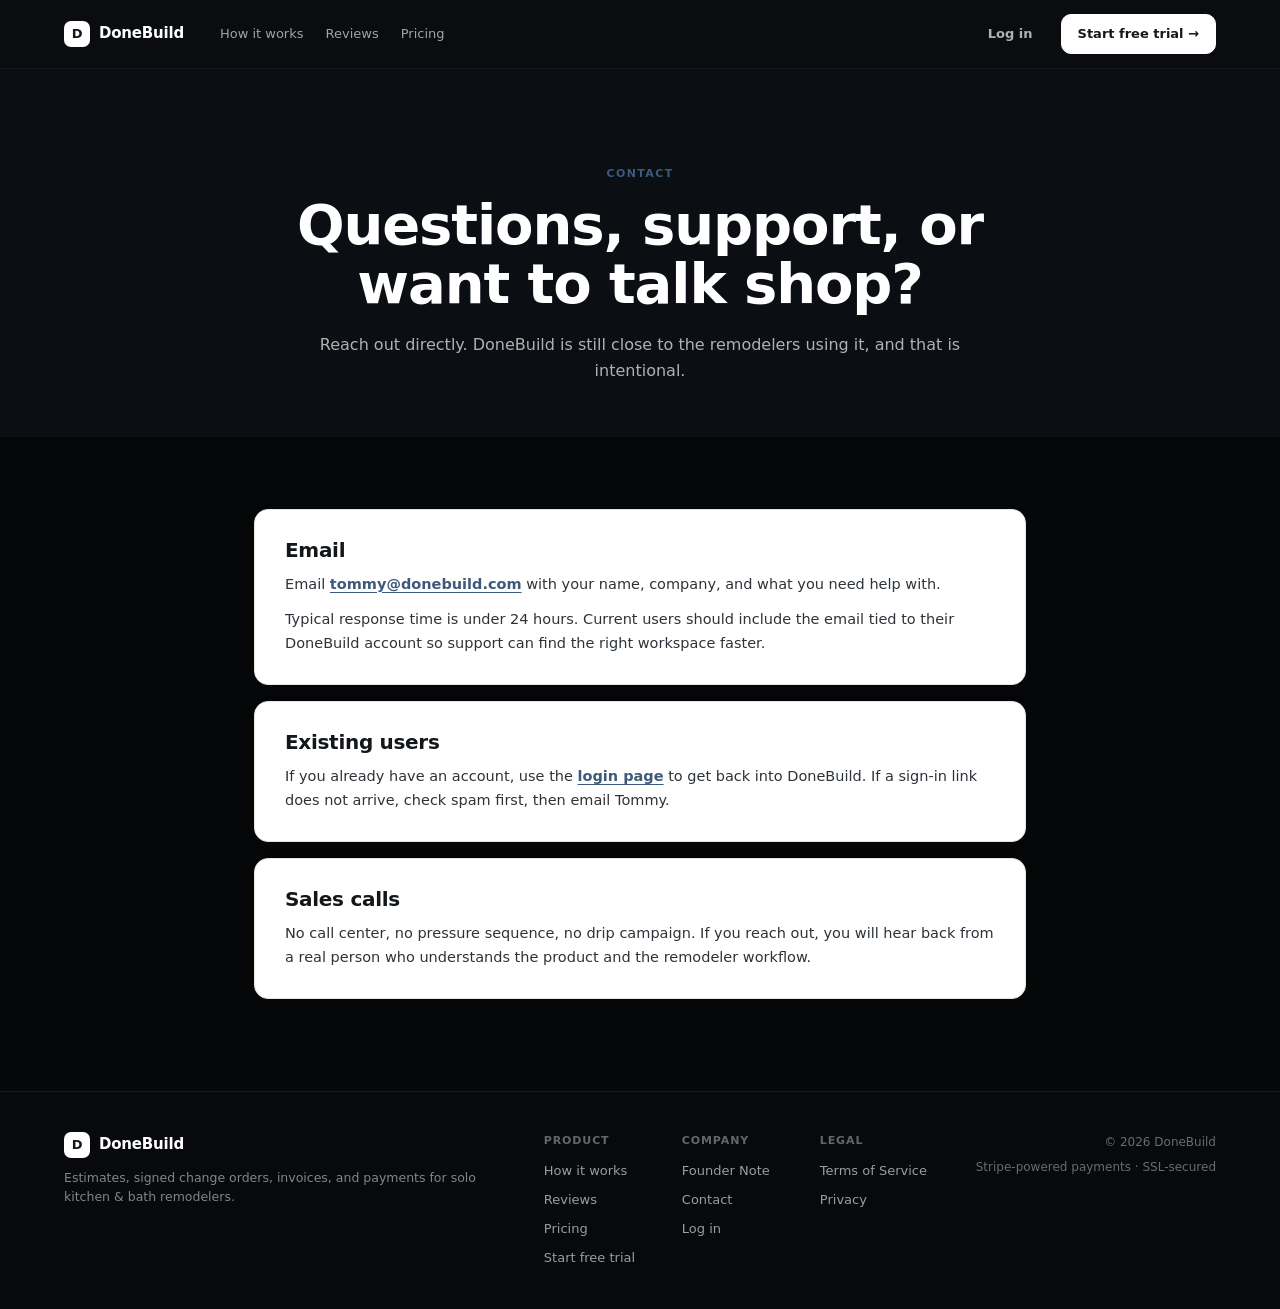
==== contact/index.html @ 4c77150d "v5: add testimonials, support pages, CTA polish" ====
<!DOCTYPE html>
<html lang="en">
<head>
<meta charset="UTF-8" />
<meta name="viewport" content="width=device-width, initial-scale=1.0" />
<title>Contact · DoneBuild</title>
<meta name="description" content="Contact DoneBuild for product questions, account help, or founder support." />
<link rel="stylesheet" href="../style.css" />
</head>
<body class="support-page">
  <nav class="nav">
    <div class="nav-inner">
      <a href="/" class="logo" aria-label="DoneBuild">
        <span class="logo-mark">D</span>
        <span>DoneBuild</span>
      </a>
      <div class="nav-links">
        <a href="/#how">How it works</a>
        <a href="/#reviews">Reviews</a>
        <a href="/#pricing">Pricing</a>
      </div>
      <div class="nav-spacer"></div>
      <a href="https://app.donebuild.com/auth/sign-in?redirect_url=/dashboard" class="nav-login">Log in</a>
      <a href="https://app.donebuild.com/subscribe?plan=pilot&channel=landing_v4" class="btn btn-primary nav-cta">Start free trial →</a>
    </div>
  </nav>

  <main class="support-main">
    <section class="support-hero">
      <div class="container support-container">
        <div class="kicker">Contact</div>
        <h1>Questions, support, or want to talk shop?</h1>
        <p>Reach out directly. DoneBuild is still close to the remodelers using it, and that is intentional.</p>
      </div>
    </section>
    <section class="support-section">
      <div class="container support-container support-stack">
        <section class="support-card">
          <h2>Email</h2>
          <p>Email <a href="mailto:tommy@donebuild.com">tommy@donebuild.com</a> with your name, company, and what you need help with.</p><p>Typical response time is under 24 hours. Current users should include the email tied to their DoneBuild account so support can find the right workspace faster.</p>
        </section>

        <section class="support-card">
          <h2>Existing users</h2>
          <p>If you already have an account, use the <a href="https://app.donebuild.com/auth/sign-in?redirect_url=/dashboard">login page</a> to get back into DoneBuild. If a sign-in link does not arrive, check spam first, then email Tommy.</p>
        </section>

        <section class="support-card">
          <h2>Sales calls</h2>
          <p>No call center, no pressure sequence, no drip campaign. If you reach out, you will hear back from a real person who understands the product and the remodeler workflow.</p>
        </section>
      </div>
    </section>
  </main>

  <footer class="footer">
    <div class="container">
      <div class="foot-grid">
        <div class="foot-brand">
          <a class="logo" href="/">
            <span class="logo-mark">D</span>
            <span>DoneBuild</span>
          </a>
          <p class="foot-tag">Estimates, signed change orders, invoices, and payments for solo kitchen &amp; bath remodelers.</p>
        </div>
        <div class="foot-col">
          <div class="foot-title">Product</div>
          <div class="foot-links">
            <a href="/#how">How it works</a>
            <a href="/#reviews">Reviews</a>
            <a href="/#pricing">Pricing</a>
            <a href="https://app.donebuild.com/subscribe?plan=pilot&channel=landing_v4">Start free trial</a>
          </div>
        </div>
        <div class="foot-col">
          <div class="foot-title">Company</div>
          <div class="foot-links">
            <a href="/founders-note">Founder Note</a>
            <a href="/contact">Contact</a>
            <a href="https://app.donebuild.com/auth/sign-in?redirect_url=/dashboard">Log in</a>
          </div>
        </div>
        <div class="foot-col">
          <div class="foot-title">Legal</div>
          <div class="foot-links">
            <a href="/terms-service">Terms of Service</a>
            <a href="/terms">Privacy</a>
          </div>
        </div>
        <div class="foot-meta">
          <span>© 2026 DoneBuild</span>
          <span>Stripe-powered payments · SSL-secured</span>
        </div>
      </div>
    </div>
  </footer>
</body>
</html>
---- style.css ----
/* ════════════════════════════════════════════════════════════════════════
   DONEBUILD - LANDING PAGE
   Visual baseline: matches the in-product AI Copilot UI (hero-film-desktop.jsx).
   Dark page surround. Light cards inside laptop. System sans, ink-1 primary.
   ════════════════════════════════════════════════════════════════════════ */

/* ─── TOKENS ───────────────────────────────────────────────────────────── */
:root {
  /* Surfaces (the in-product palette) */
  --page: #F5F4F0;
  --card: #FFFFFF;
  --card-tint: #FBFAF7;
  --line: #E6E3DC;
  --line-soft: #EFEDE7;
  --line-strong: #D6D2C8;

  /* Ink scale */
  --ink-1: #14171A;
  --ink-2: #2D3338;
  --ink-3: #5A6066;
  --ink-4: #858A8F;
  --ink-5: #B0B3B6;

  /* Primary action */
  --primary: #14171A;

  /* Copilot accent (cool blue-gray, NOT teal) */
  --cop-bg: #F0F4F9;
  --cop-bg-soft: #F7F9FC;
  --cop-ink: #3D5A7A;
  --cop-line: #D5DEE9;
  --cop-glow-200: rgba(61, 90, 122, 0.20);
  --cop-glow-040: rgba(61, 90, 122, 0.40);

  /* Semantic */
  --ok: #1D9E75;
  --ok-bg: #E1F5EE;
  --ok-ink: #085041;
  --ok-line: #9FE1CB;
  --ok-glow-014: rgba(29, 158, 117, 0.14);
  --warn-bg: #FAEEDA;
  --warn-ink: #854F0B;
  --warn-line: #E5C68A;
  --warn-accent: #BA7517;
  --danger: #DC4646;

  /* Page surround (dark) */
  --bg-deep: #0B0E12;
  --bg-deeper: #07090C;
  --on-deep: #FFFFFF;

  /* Type */
  --font-sans: -apple-system, BlinkMacSystemFont, "SF Pro Text", "Inter", system-ui, "Segoe UI", Roboto, Helvetica, Arial, sans-serif;

  /* Radii */
  --r-xs: 6px;
  --r-sm: 8px;
  --r-md: 10px;
  --r-lg: 12px;
  --r-xl: 14px;
  --r-2xl: 18px;

  /* Shadow ladder */
  --shadow-laptop: 0 60px 120px rgba(0,0,0,0.55), 0 30px 60px rgba(0,0,0,0.35), 0 0 0 1px rgba(255,255,255,0.04);
  --shadow-card: 0 1px 2px rgba(20,23,26,0.04), 0 8px 24px rgba(20,23,26,0.06);
  --shadow-pop: 0 8px 28px rgba(20,23,26,0.10), 0 2px 6px rgba(20,23,26,0.06);
}

/* ─── BASE ─────────────────────────────────────────────────────────────── */
*, *::before, *::after { box-sizing: border-box; }
html, body { margin: 0; padding: 0; overflow-x: hidden; }
body {
  font-family: var(--font-sans);
  font-size: 15px;
  line-height: 1.55;
  color: var(--on-deep);
  background: var(--bg-deep);
  -webkit-font-smoothing: antialiased;
  -moz-osx-font-smoothing: grayscale;
  text-rendering: optimizeLegibility;
}
img, svg { display: block; max-width: 100%; }
a { color: inherit; text-decoration: none; }
button { font: inherit; color: inherit; cursor: pointer; }
ul { margin: 0; padding: 0; list-style: none; }
h1, h2, h3, h4, h5, h6 { margin: 0; font-weight: 600; letter-spacing: -0.4px; line-height: 1.15; }
p { margin: 0; }

/* Selection */
::selection { background: var(--cop-glow-040); color: #fff; }

/* Tabular numbers */
.tnum { font-variant-numeric: tabular-nums; }

/* Container */
.container { max-width: 1200px; margin: 0 auto; padding: 0 24px; }

/* ─── UTILITY: BUTTONS ─────────────────────────────────────────────────── */
.btn {
  display: inline-flex; align-items: center; justify-content: center; gap: 8px;
  padding: 11px 20px;
  border-radius: var(--r-md);
  font-size: 13.5px; font-weight: 600;
  border: 1px solid transparent;
  white-space: nowrap;
  transition: transform 160ms ease, background 200ms ease, border-color 200ms ease, color 200ms ease;
}
.btn:active { transform: translateY(1px); }
.btn-lg { padding: 13px 22px; font-size: 14px; }
.btn-xl { padding: 16px 28px; font-size: 15px; }
.btn-block { width: 100%; }

/* Primary on dark */
.btn-primary {
  background: #fff; color: var(--ink-1); border-color: #fff;
}
.btn-primary:hover { background: #F2F0EA; border-color: #F2F0EA; }

/* Primary on light cards */
.btn-primary-dark {
  background: var(--ink-1); color: #fff; border-color: var(--ink-1);
}
.btn-primary-dark:hover { background: #000; border-color: #000; }

/* Ghost on dark */
.btn-ghost {
  background: rgba(255,255,255,0.06);
  color: rgba(255,255,255,0.85);
  border-color: rgba(255,255,255,0.18);
  backdrop-filter: blur(8px);
}
.btn-ghost:hover { background: rgba(255,255,255,0.12); }

/* Ghost on light */
.btn-ghost-light {
  background: transparent;
  color: var(--ink-2);
  border-color: var(--line-strong);
}
.btn-ghost-light:hover { background: var(--card-tint); border-color: var(--ink-4); }

/* ─── NAV ──────────────────────────────────────────────────────────────── */
.nav {
  position: sticky; top: 0; z-index: 50;
  background: rgba(11, 14, 18, 0.72);
  backdrop-filter: blur(14px);
  -webkit-backdrop-filter: blur(14px);
  border-bottom: 1px solid rgba(255,255,255,0.06);
}
.nav-inner {
  max-width: 1200px; margin: 0 auto;
  padding: 14px 24px;
  display: flex; align-items: center; gap: 28px;
}
.logo {
  display: inline-flex; align-items: center; gap: 9px;
  color: #fff; font-weight: 600; font-size: 15px; letter-spacing: -0.2px;
}
.logo-mark {
  width: 26px; height: 26px; border-radius: 7px;
  background: #fff; color: var(--ink-1);
  display: grid; place-items: center;
  font-weight: 700; font-size: 13px;
}
.nav-links { display: flex; gap: 22px; margin-left: 8px; }
.nav-links a {
  font-size: 13px; color: rgba(255,255,255,0.62); font-weight: 500;
  transition: color 160ms ease;
}
.nav-links a:hover { color: #fff; }
.nav-spacer { flex: 1; }
.nav-cta { padding: 9px 16px; font-size: 13px; }
@media (max-width: 720px) {
  .nav-links { display: none; }
}

/* ─── HERO ─────────────────────────────────────────────────────────────── */
.hero {
  position: relative;
  padding: 56px 0 36px;
  overflow: hidden;
}
.hero-glows { position: absolute; inset: 0; pointer-events: none; overflow: hidden; }
.hero-glow-1 {
  position: absolute; top: 8%; left: 18%;
  width: 700px; height: 700px;
  background: radial-gradient(circle, var(--cop-glow-200) 0%, transparent 60%);
  filter: blur(50px);
}
.hero-glow-2 {
  position: absolute; bottom: 0; right: 12%;
  width: 560px; height: 560px;
  background: radial-gradient(circle, var(--ok-glow-014) 0%, transparent 60%);
  filter: blur(50px);
}

.hero-inner {
  position: relative;
  max-width: 1200px; margin: 0 auto;
  padding: 0 24px;
  z-index: 2;
}

/* Hero copy */
.hero-copy {
  text-align: center;
  margin-bottom: 32px;
  animation: fadeUp 600ms ease-out;
}
.hero-pill {
  display: inline-flex; align-items: center; gap: 7px;
  padding: 5px 12px; border-radius: 99px;
  background: var(--cop-glow-200);
  border: 1px solid rgba(213, 222, 233, 0.25);
  font-size: 10.5px; font-weight: 600;
  color: #A8C0DC;
  letter-spacing: 0.6px; text-transform: uppercase;
  margin-bottom: 18px;
}
.hero-pill-spark {
  width: 10px; height: 10px;
  display: inline-block;
}

.hero-h1 {
  font-size: 52px; font-weight: 600; letter-spacing: -1.2px; line-height: 1.05;
  color: #fff;
  margin: 0 0 14px;
}
.hero-h1 .dim { color: rgba(255, 255, 255, 0.45); }

.hero-sub {
  font-size: 15px; color: rgba(255, 255, 255, 0.65); line-height: 1.5;
  min-height: 22px; max-width: 600px; margin: 0 auto;
}
.hero-sub-text {
  display: inline-block;
  animation: fadeUp 320ms ease-out;
}

.hero-legend {
  margin-top: 18px;
  display: flex; gap: 18px; justify-content: center; flex-wrap: wrap;
}
.hero-legend-item {
  display: inline-flex; align-items: center; gap: 6px;
  font-size: 11.5px; color: rgba(255,255,255,0.55);
}
.hero-legend-item .dot {
  width: 7px; height: 7px; border-radius: 99px;
}

/* Mobile hero copy */
@media (max-width: 720px) {
  .hero { padding: 36px 0 24px; }
  .hero-h1 { font-size: 34px; letter-spacing: -0.8px; }
  .hero-sub { font-size: 14px; }
}

/* ─── LAPTOP ───────────────────────────────────────────────────────────── */
.laptop-wrap {
  position: relative;
  margin: 0 auto;
  max-width: 1040px;
}
.laptop {
  position: relative;
  margin: 0 auto;
  animation: laptopRise 700ms cubic-bezier(0.22, 1, 0.36, 1) both;
}
@keyframes laptopRise {
  from { opacity: 0; transform: translateY(36px); }
  to { opacity: 1; transform: translateY(0); }
}

.laptop-screen {
  background: #fff;
  border-radius: 12px 12px 4px 4px;
  box-shadow: var(--shadow-laptop);
  overflow: hidden;
  position: relative;
  height: 660px;
  display: flex;
  flex-direction: column;
}

/* Browser chrome */
.chrome {
  height: 36px;
  background: #F0EFE9;
  border-bottom: 1px solid var(--line);
  display: flex; align-items: center;
  padding: 0 12px;
  flex-shrink: 0;
  gap: 12px;
}
.chrome-dots { display: flex; gap: 6px; }
.chrome-dot { width: 11px; height: 11px; border-radius: 99px; }
.dot-r { background: #FE5F57; }
.dot-y { background: #FEBC2E; }
.dot-g { background: #28C840; }

.chrome-spacer { flex: 1; }

/* HEAR IT button - must read as clickable across the whole landing page.
   Default (muted) state: white pill, dark ink + soft pulsing ring around it.
   Active (live) state:   filled blue (Copilot accent), no pulse. */
.chrome-mute {
  position: relative;
  display: inline-flex; align-items: center; gap: 7px;
  padding: 5px 12px 5px 11px;
  background: #fff;
  border: 1px solid var(--ink-1);
  border-radius: 999px;
  font-size: 11.5px; font-weight: 700;
  color: var(--ink-1);
  white-space: nowrap;
  cursor: pointer;
  box-shadow: 0 1px 2px rgba(20, 23, 26, 0.08);
  transition: transform 160ms ease, box-shadow 200ms ease, background 200ms ease, color 200ms ease, border-color 200ms ease;
}
.chrome-mute:hover {
  transform: translateY(-1px);
  box-shadow: 0 4px 10px rgba(20, 23, 26, 0.16);
}
.chrome-mute:active { transform: translateY(0); }
.chrome-mute:focus-visible {
  outline: 2px solid var(--cop-ink);
  outline-offset: 3px;
}
.chrome-mute-icon {
  display: inline-flex; align-items: center; justify-content: center;
  width: 14px; height: 14px;
  color: currentColor;
}
.chrome-mute-icon svg { display: block; }

/* Soft pulsing ring - only visible while muted, signals "click to play". */
.chrome-mute-pulse {
  position: absolute; inset: -3px;
  border-radius: 999px;
  border: 1.5px solid var(--ink-1);
  opacity: 0;
  pointer-events: none;
  animation: hearPulse 2.2s ease-out infinite;
}
@keyframes hearPulse {
  0%   { opacity: 0.55; transform: scale(1); }
  70%  { opacity: 0;    transform: scale(1.18); }
  100% { opacity: 0;    transform: scale(1.18); }
}
@media (prefers-reduced-motion: reduce) {
  .chrome-mute-pulse { animation: none; opacity: 0.35; }
}

/* When audio is live, button flips to a filled "now playing" state. */
.chrome-mute.is-on {
  background: var(--cop-ink);
  border-color: var(--cop-ink);
  color: #fff;
  box-shadow: 0 2px 8px rgba(61, 90, 122, 0.30);
}
.chrome-mute.is-on .chrome-mute-pulse { display: none; }

/* App nav */
.app-nav {
  height: 50px; background: #fff;
  border-bottom: 1px solid var(--line);
  display: flex; align-items: center;
  padding: 0 24px;
  flex-shrink: 0;
  gap: 24px;
}
.app-brand { display: flex; align-items: center; gap: 8px; }
.app-brand-mark {
  width: 24px; height: 24px; border-radius: 6px;
  background: var(--primary);
  display: grid; place-items: center;
  color: #fff; font-size: 11px; font-weight: 700;
}
.app-brand-name { font-size: 13px; font-weight: 600; color: var(--ink-1); }
.app-tabs { display: flex; gap: 24px; }
.app-tab {
  font-size: 12.5px; color: var(--ink-4); font-weight: 400;
  padding-bottom: 2px; border-bottom: 2px solid transparent;
}
.app-tab.is-active { color: var(--ink-1); font-weight: 600; border-bottom-color: var(--primary); }
.app-nav-spacer { flex: 1; }
.app-nav-end { display: flex; align-items: center; gap: 12px; }
.app-help { font-size: 11.5px; color: var(--ink-4); }
.app-avatar { width: 26px; height: 26px; border-radius: 99px; background: #7B5CF5; }

/* Stage container */
.stage {
  flex: 1; position: relative; overflow: hidden;
  background: var(--page);
  display: flex; flex-direction: column;
}

/* Each surface absolutely overlaid; show one at a time via .is-active */
.surface {
  position: absolute; inset: 0;
  padding: 20px 28px 24px;
  display: flex; flex-direction: column;
  background: var(--page);
  opacity: 0; pointer-events: none;
  transition: opacity 360ms ease-out;
}
.surface.is-active { opacity: 1; pointer-events: auto; }

/* Stage breadcrumb */
.stage-crumb {
  display: flex; justify-content: space-between; align-items: center;
  margin-bottom: 14px;
  font-size: 11.5px; color: var(--ink-4);
}
.stage-crumb .crumb-sep { margin: 0 6px; }
.stage-crumb .crumb-active { color: var(--ink-1); font-weight: 600; }
.stage-cancel {
  background: transparent; border: 1px solid var(--line);
  border-radius: var(--r-sm); padding: 5px 14px;
  font-size: 11.5px; color: var(--ink-2); font-weight: 500;
}

.stage-h2 {
  font-size: 22px; font-weight: 600; letter-spacing: -0.4px;
  color: var(--ink-1);
  margin: 0 0 4px;
}
.stage-sub {
  font-size: 12.5px; color: var(--ink-3);
  margin-bottom: 16px;
}

/* ─── SURFACE: SPEAK ───────────────────────────────────────────────────── */
.speak-grid {
  flex: 1;
  display: grid;
  grid-template-columns: 1fr 244px;
  gap: 14px;
  min-height: 0;
}

.speak-panel {
  background: #0F1216;
  border-radius: var(--r-xl);
  padding: 30px 24px 22px;
  display: flex; flex-direction: column; align-items: center;
  position: relative;
  min-height: 320px;
}

.wave {
  display: flex; align-items: center; justify-content: center; gap: 3px;
  height: 60px; margin-bottom: 14px; width: 100%;
}
.wave-bar {
  width: 3px; border-radius: 99px;
  background: rgba(255,255,255,0.30);
  height: 30%;
}
.wave.is-live .wave-bar {
  background: #fff;
}

.speak-timer {
  font-size: 38px; font-weight: 600; letter-spacing: -1px;
  color: #fff;
  font-variant-numeric: tabular-nums;
  margin-bottom: 6px;
}
.speak-status {
  display: inline-flex; align-items: center; gap: 6px;
  font-size: 11.5px; color: rgba(255,255,255,0.55);
  margin-bottom: 16px;
}
.speak-status .pulse {
  width: 7px; height: 7px; border-radius: 99px;
  background: var(--danger);
  animation: pulseDot 1.2s infinite;
}

.speak-actions {
  display: flex; gap: 8px; margin-bottom: 16px;
}
.speak-action {
  padding: 8px 16px; border-radius: var(--r-md);
  background: rgba(255,255,255,0.06);
  border: 1px solid rgba(255,255,255,0.12);
  color: rgba(255,255,255,0.85);
  font-size: 12px; font-weight: 500;
  display: inline-flex; align-items: center; gap: 5px;
}
.speak-action.is-primary {
  background: #fff; border: none; color: var(--ink-1); font-weight: 600;
}
.speak-action.is-quiet {
  background: transparent; border-color: rgba(255,255,255,0.10);
  color: rgba(255,255,255,0.60);
}

.speak-transcript-wrap { width: 100%; margin-top: 4px; }
.speak-transcript-head {
  display: flex; justify-content: space-between; align-items: center;
  margin-bottom: 8px;
}
.speak-transcript-label {
  font-size: 9.5px; font-weight: 700; letter-spacing: 0.6px;
  text-transform: uppercase; color: rgba(255,255,255,0.45);
}
.speak-transcript-edit {
  font-size: 10.5px; color: var(--cop-ink); opacity: 0.85;
}
.speak-transcript {
  background: rgba(255,255,255,0.04);
  border: 1px solid rgba(255,255,255,0.08);
  border-radius: var(--r-sm);
  padding: 12px 14px;
  font-size: 12.5px; line-height: 1.6;
  color: rgba(255,255,255,0.92);
  min-height: 64px;
}
.speak-transcript-placeholder { color: rgba(255,255,255,0.35); }
.speak-cursor {
  display: inline-block; width: 2px; height: 12px;
  background: #fff; margin-left: 2px;
  vertical-align: middle;
  animation: blink 1s infinite;
}

/* Trust panel */
.trust-stack { display: flex; flex-direction: column; gap: 10px; min-height: 0; }
.trust-card {
  background: #fff;
  border: 1px solid var(--line);
  border-radius: var(--r-lg);
  padding: 16px 16px 14px;
}
.trust-head {
  font-size: 9.5px; font-weight: 700; letter-spacing: 0.6px;
  text-transform: uppercase; color: var(--ink-4);
  margin-bottom: 12px;
}

.trust-item {
  display: flex; align-items: flex-start; gap: 9px;
  padding: 8px 0;
  border-bottom: 1px solid var(--line-soft);
  opacity: 0.30;
  transition: opacity 320ms ease-out;
}
.trust-item:last-child { border-bottom: none; }
.trust-item.is-on { opacity: 1; }
.trust-icon {
  width: 18px; height: 18px; border-radius: 99px;
  border: 1.5px solid var(--line-strong);
  flex-shrink: 0;
  display: grid; place-items: center;
  background: transparent;
  transition: all 240ms ease;
}
.trust-item.is-on .trust-icon {
  background: var(--ok); border-color: var(--ok);
  animation: scaleIn 280ms ease-out;
}
.trust-icon-check {
  display: none;
  width: 9px; height: 9px;
  color: #fff;
}
.trust-item.is-on .trust-icon-check { display: block; }

.trust-body { flex: 1; }
.trust-label { font-size: 12px; font-weight: 600; color: var(--ink-1); }
.trust-value {
  font-size: 11px; color: var(--ink-3); margin-top: 2px;
  opacity: 0; transition: opacity 320ms 120ms;
}
.trust-item.is-on .trust-value { opacity: 1; }

.privacy-card {
  background: #fff; border: 1px solid var(--line);
  border-radius: var(--r-lg);
  padding: 14px 16px;
}
.privacy-title { font-size: 12px; font-weight: 600; color: var(--ink-1); margin-bottom: 4px; }
.privacy-body { font-size: 10.5px; color: var(--ink-3); line-height: 1.55; }

/* ─── SURFACE: CLARIFY ─────────────────────────────────────────────────── */
.clarify-top {
  display: flex; justify-content: space-between; align-items: center;
  margin-bottom: 18px;
}
.clarify-back {
  background: none; border: none; padding: 0;
  font-size: 12.5px; color: var(--ink-3);
  display: inline-flex; align-items: center; gap: 4px;
}
.clarify-pill {
  display: inline-flex; align-items: center; gap: 6px;
  padding: 5px 12px; border-radius: 99px;
  background: var(--cop-bg); border: 1px solid var(--cop-line);
  font-size: 10px; font-weight: 700; color: var(--cop-ink);
  letter-spacing: 0.6px; text-transform: uppercase;
}

.clarify-grid {
  flex: 1;
  display: grid;
  grid-template-columns: 1fr 244px;
  gap: 14px;
  min-height: 0;
}
.clarify-card {
  background: #fff;
  border: 1px solid var(--line);
  border-radius: var(--r-xl);
  padding: 22px 26px 18px;
  display: flex; flex-direction: column;
}
.clarify-card-head {
  display: flex; justify-content: space-between; align-items: center;
  margin-bottom: 14px;
}
.clarify-card-kicker {
  font-size: 10.5px; font-weight: 700; color: var(--cop-ink);
  letter-spacing: 0.6px; text-transform: uppercase;
}
.clarify-progress { display: flex; gap: 4px; }
.clarify-prog-pip {
  width: 18px; height: 4px; border-radius: 99px;
  background: var(--line);
}
.clarify-prog-pip.is-done { background: var(--ok); }
.clarify-prog-pip.is-active { background: var(--cop-ink); }

.clarify-q {
  font-size: 24px; font-weight: 600; letter-spacing: -0.4px;
  color: var(--ink-1);
  margin: 0 0 6px;
}
.clarify-q-sub {
  font-size: 13px; color: var(--ink-3);
  margin-bottom: 22px; line-height: 1.5;
}

.clarify-options { display: flex; flex-direction: column; gap: 8px; flex: 1; }
.clarify-opt {
  padding: 13px 16px;
  background: #fff; color: var(--ink-1);
  border: 1.5px solid var(--line);
  border-radius: var(--r-md);
  display: flex; align-items: center; gap: 14px;
  text-align: left;
  position: relative;
  transition: all 240ms;
  width: 100%;
  animation: fadeUp 360ms ease-out backwards;
}
.clarify-opt:nth-child(1) { animation-delay: 200ms; }
.clarify-opt:nth-child(2) { animation-delay: 280ms; }
.clarify-opt:nth-child(3) { animation-delay: 360ms; }
.clarify-opt.is-picked {
  background: var(--primary); color: #fff; border-color: var(--primary);
}
.opt-radio {
  width: 18px; height: 18px; border-radius: 99px;
  border: 1.5px solid var(--line-strong);
  background: transparent; position: relative; flex-shrink: 0;
}
.is-picked .opt-radio {
  border-color: #fff; background: #fff;
}
.is-picked .opt-radio::after {
  content: ""; position: absolute; inset: 4px;
  border-radius: 99px; background: var(--primary);
}
.opt-body {
  flex: 1; display: flex; align-items: baseline; gap: 8px;
  min-width: 0;
}
.opt-label { font-size: 14px; font-weight: 600; }
.opt-price {
  font-size: 12px; color: var(--ink-3);
  font-variant-numeric: tabular-nums;
}
.is-picked .opt-price { color: rgba(255,255,255,0.65); }
.opt-sub {
  font-size: 11px; color: var(--ink-4); margin-left: auto;
}
.is-picked .opt-sub { color: rgba(255,255,255,0.45); }
.opt-arrow {
  color: var(--ink-5); font-size: 14px; line-height: 1;
}
.is-picked .opt-arrow { color: #fff; }

.opt-ripple {
  position: absolute; inset: -3px; border-radius: 12px;
  border: 2px solid rgba(168, 192, 220, 0.6);
  animation: ringExpand 600ms ease-out forwards;
  pointer-events: none;
}

.clarify-other {
  padding: 11px 16px;
  border: 1.5px dashed var(--line-strong);
  border-radius: var(--r-md);
  font-size: 12.5px; color: var(--ink-4);
  display: flex; align-items: center; gap: 8px;
  animation: fadeUp 360ms ease-out 480ms backwards;
}

.clarify-foot {
  display: flex; align-items: center; justify-content: space-between;
  margin-top: 18px; padding-top: 14px;
  border-top: 1px solid var(--line-soft);
}
.clarify-foot-note {
  font-size: 11px; color: var(--ink-4);
  display: inline-flex; align-items: center; gap: 5px;
}
.clarify-foot-actions { display: flex; gap: 8px; }
.btn-sec {
  padding: 7px 14px; font-size: 11.5px; font-weight: 500;
  background: #fff; border: 1px solid var(--line);
  border-radius: var(--r-sm); color: var(--ink-2);
}
.btn-sec.is-quiet { color: var(--ink-4); }
.btn-pri-app {
  padding: 7px 14px; font-size: 11.5px; font-weight: 600;
  background: var(--primary); color: #fff;
  border-radius: var(--r-sm); border: none;
  display: inline-flex; align-items: center; gap: 6px;
}
.btn-pri-app.is-disabled { background: #F3F0EA; color: #A1A1AA; }

/* ─── SURFACE: DRAFTING ────────────────────────────────────────────────── */
.draft-empty {
  flex: 1;
  background: rgba(255,255,255,0.5);
  border: 1px dashed var(--line);
  border-radius: var(--r-xl);
  opacity: 0.5;
}
.draft-overlay {
  position: absolute;
  top: 50%; left: 50%;
  transform: translate(-50%, -50%);
  background: #fff;
  border: 1px solid var(--line);
  border-radius: var(--r-xl);
  padding: 28px 32px;
  width: 460px; max-width: calc(100% - 56px);
  box-shadow: 0 30px 60px rgba(20,23,26,0.18), 0 8px 18px rgba(20,23,26,0.10);
  animation: scaleIn 340ms ease-out;
}
.draft-spark {
  display: inline-flex; align-items: center; gap: 6px;
  padding: 4px 10px; border-radius: 99px;
  background: var(--cop-bg); border: 1px solid var(--cop-line);
  font-size: 10px; font-weight: 700; color: var(--cop-ink);
  letter-spacing: 0.6px; text-transform: uppercase;
  margin-bottom: 14px;
}
.draft-h {
  font-size: 19px; font-weight: 600; letter-spacing: -0.3px;
  color: var(--ink-1); margin-bottom: 4px;
}
.draft-sub {
  font-size: 12px; color: var(--ink-3); margin-bottom: 18px;
}
.draft-checks { display: flex; flex-direction: column; gap: 9px; }
.draft-check {
  display: flex; align-items: flex-start; gap: 10px;
  padding: 8px 10px; border-radius: var(--r-sm);
  font-size: 12.5px; color: var(--ink-2);
  background: var(--card-tint);
}
.draft-check.is-active {
  background: var(--cop-bg); color: var(--ink-1);
  font-weight: 500;
}
.draft-check.is-done {
  background: var(--ok-bg); color: var(--ok-ink);
}
.draft-icon {
  width: 18px; height: 18px; border-radius: 99px;
  display: grid; place-items: center;
  flex-shrink: 0; flex-basis: 18px;
  background: transparent;
  border: 1.5px solid var(--line-strong);
  font-size: 10px; font-weight: 600; color: var(--ink-4);
}
.draft-check.is-active .draft-icon {
  background: var(--primary); color: #fff; border-color: var(--primary);
}
.draft-check.is-active .draft-icon::before {
  content: ""; display: block; width: 10px; height: 10px;
  border: 1.5px solid rgba(255,255,255,0.7); border-top-color: transparent;
  border-radius: 99px;
  animation: spin 0.7s linear infinite;
}
.draft-check.is-active .draft-icon-num { display: none; }
.draft-check.is-done .draft-icon {
  background: var(--ok); border-color: var(--ok); color: #fff;
}
.draft-check.is-done .draft-icon::before {
  content: "✓"; font-size: 11px; font-weight: 700; line-height: 1;
}
.draft-check.is-done .draft-icon-num { display: none; }

/* ─── SURFACE: ESTIMATE (REVEAL/LINGER) ────────────────────────────────── */
.est-top {
  display: flex; justify-content: space-between; align-items: flex-start;
  margin-bottom: 12px;
}
.est-id { font-size: 11px; color: var(--ink-4); }
.est-job { font-size: 17px; font-weight: 600; color: var(--ink-1); }
.est-actions { display: flex; gap: 8px; }

.est-chips { display: flex; align-items: center; gap: 6px; flex-wrap: wrap; margin-bottom: 12px; }
.spark-pill {
  display: inline-flex; align-items: center; gap: 5px;
  padding: 3px 9px; border-radius: 99px;
  background: var(--primary); color: #fff;
  font-size: 9.5px; font-weight: 700;
  letter-spacing: 0.6px; text-transform: uppercase;
}
.mini-chip {
  display: inline-flex; align-items: center; gap: 5px;
  padding: 3px 9px; border-radius: 99px;
  background: #fff; border: 1px solid var(--line);
  font-size: 10.5px; color: var(--ink-2); font-weight: 500;
}
.mini-chip.is-ok { background: var(--ok-bg); border-color: var(--ok-line); color: var(--ok-ink); }

.est-body {
  flex: 1; display: grid; grid-template-columns: 1fr 256px;
  gap: 14px; overflow: hidden; min-height: 0;
}
.est-col-left { overflow: auto; padding-right: 4px; }
.est-section-head {
  display: flex; justify-content: space-between; align-items: center;
  margin-bottom: 10px;
}
.est-section-title { font-size: 13px; font-weight: 700; color: var(--ink-2); }
.est-legend {
  display: inline-flex; align-items: center; gap: 12px;
  font-size: 10.5px; color: var(--ink-3);
}
.est-legend-item { display: inline-flex; align-items: center; gap: 5px; }
.est-legend-dot { width: 6px; height: 6px; border-radius: 99px; }

.cat-card {
  margin-bottom: 6px;
  background: #fff; border: 1px solid var(--line);
  border-radius: 9px;
  overflow: hidden;
  opacity: 0; transform: translateY(10px);
  transition: opacity 320ms ease-out, transform 320ms ease-out, box-shadow 320ms, border-color 320ms;
}
.cat-card.is-visible { opacity: 1; transform: translateY(0); }
.cat-card.is-hot {
  border-color: var(--cop-line);
  box-shadow: 0 0 0 1px rgba(61,90,122,0.18), 0 4px 12px rgba(61,90,122,0.10);
}
.cat-card.is-updated {
  border-color: var(--ok-line);
  box-shadow: 0 0 0 1px rgba(29,158,117,0.25), 0 4px 12px rgba(29,158,117,0.12);
}

.cat-head {
  display: flex; align-items: center; justify-content: space-between;
  padding: 10px 14px;
  cursor: pointer;
}
.cat-head-left { display: flex; align-items: center; gap: 8px; }
.cat-chev {
  width: 9px; height: 9px;
  transform: rotate(-90deg);
  transition: transform 220ms;
  color: var(--ink-4);
}
.cat-card.is-expanded .cat-chev { transform: rotate(0deg); }
.cat-name { font-size: 13px; font-weight: 500; color: var(--ink-1); }
.cat-badge {
  font-size: 10.5px; padding: 1px 7px; border-radius: 99px;
  background: var(--card-tint); border: 1px solid var(--line);
  color: var(--ink-3); font-weight: 500;
}
.cat-updated-badge {
  font-size: 9.5px; font-weight: 700; padding: 2px 7px; border-radius: 99px;
  background: var(--ok-bg); color: var(--ok-ink); border: 1px solid var(--ok-line);
  display: inline-flex; align-items: center; gap: 3px;
  animation: scaleIn 280ms ease-out;
}
.cat-head-right { display: flex; align-items: center; gap: 6px; }
.cat-delta {
  font-size: 10.5px; color: var(--ok); font-weight: 600;
  font-variant-numeric: tabular-nums;
  animation: fadeUp 380ms ease-out;
}
.cat-total { font-size: 13px; font-weight: 600; color: var(--ink-1); font-variant-numeric: tabular-nums; }

.cat-body {
  display: none;
  border-top: 1px solid var(--line-soft);
}
.cat-card.is-expanded .cat-body { display: block; }
.cat-table { width: 100%; font-size: 11.5px; border-collapse: collapse; }
.cat-table thead tr { background: var(--card-tint); }
.cat-table th {
  text-align: left;
  padding: 8px 10px;
  font-size: 9.5px; font-weight: 700;
  letter-spacing: 0.5px; text-transform: uppercase;
  color: var(--ink-4);
}
.cat-table th.t-c { text-align: center; }
.cat-table th.t-r { text-align: right; }
.cat-table td {
  padding: 9px 10px;
  border-top: 1px solid var(--line-soft);
  vertical-align: middle;
}
.cat-table td.t-c { text-align: center; color: var(--ink-2); font-variant-numeric: tabular-nums; }
.cat-table td.t-r { text-align: right; font-variant-numeric: tabular-nums; }
.cat-table tr:first-child td { border-top: none; }
.cat-table tr.is-updated { background: rgba(225, 245, 238, 0.5); }
.cat-line-item { display: flex; align-items: center; gap: 7px; }
.cat-line-source {
  width: 6px; height: 6px; border-radius: 99px; flex-shrink: 0;
}
.src-saved { background: var(--ok); }
.src-accepted { background: var(--cop-ink); }
.src-baseline { background: var(--warn-accent); }
.cat-line-text { color: var(--ink-1); font-weight: 500; }
.cat-cell-price { color: var(--ink-1); font-weight: 500; }
.cat-cell-total { color: var(--ink-1); font-weight: 600; }
.cat-cell-margin { color: var(--ok); font-weight: 500; }

/* Inline tile picker */
.tile-picker {
  border-top: 1px solid var(--line-soft);
  background: var(--card-tint);
  padding: 10px 14px 12px;
  animation: fadeUp 360ms ease-out;
}
.tile-picker-head {
  display: flex; align-items: center; justify-content: space-between;
  margin-bottom: 8px;
}
.tile-picker-kicker {
  font-size: 10px; font-weight: 700; color: var(--cop-ink);
  letter-spacing: 0.5px; text-transform: uppercase;
  display: inline-flex; align-items: center; gap: 6px;
}
.tile-picker-meta { font-size: 10px; color: var(--ink-4); font-style: italic; }
.tiles { display: grid; grid-template-columns: 1fr 1fr; gap: 8px; }
.tile {
  background: #fff; border: 1.5px solid var(--line);
  border-radius: var(--r-md);
  padding: 10px;
  display: flex; gap: 10px; align-items: center;
  transition: all 240ms;
  position: relative;
}
.tile.is-selected { border-color: var(--primary); box-shadow: 0 0 0 2px rgba(20,23,26,0.06); }
.tile.is-dim { opacity: 0.55; }
.tile-swatch {
  width: 38px; height: 38px; border-radius: 6px;
  flex-shrink: 0; position: relative; overflow: hidden;
}
.tile-swatch.ceramic {
  background: linear-gradient(135deg, #F2EEE6 0%, #E0DAD0 100%);
}
.tile-swatch.porcelain {
  background: linear-gradient(135deg, #FAFAFA 0%, #DCDCDA 100%);
  border: 1px solid var(--line);
}
.tile-info { flex: 1; min-width: 0; }
.tile-label { font-size: 12.5px; font-weight: 600; color: var(--ink-1); }
.tile-price {
  font-size: 11px; color: var(--ink-3);
  font-variant-numeric: tabular-nums;
  margin-top: 2px;
}
.tile-delta {
  font-size: 10.5px; font-weight: 700; color: var(--ok);
  margin-left: 6px;
}
.tile-tap-ring {
  position: absolute; inset: -3px; border-radius: 12px;
  border: 2px solid rgba(168, 192, 220, 0.6);
  animation: ringExpand 700ms ease-out forwards;
  pointer-events: none;
}

.add-cat {
  padding: 10px 14px; margin-bottom: 6;
  border: 1px dashed var(--line-strong);
  border-radius: 9px;
  font-size: 12px; color: var(--ink-4); text-align: center;
  animation: fadeIn 400ms ease-out;
}

/* Right column - summary */
.est-col-right { display: flex; flex-direction: column; gap: 10px; }
.summary {
  background: #0F1216;
  border: 1px solid #1F252C;
  border-radius: var(--r-lg);
  padding: 16px 18px;
  color: #fff;
  box-shadow: 0 18px 40px -18px rgba(0, 0, 0, 0.55),
              0 4px 12px rgba(0, 0, 0, 0.18);
}
.summary-kicker {
  font-size: 9.5px; font-weight: 700; letter-spacing: 0.7px;
  text-transform: uppercase; color: rgba(255, 255, 255, 0.50);
  margin-bottom: 10px;
}
.summary-total {
  font-size: 32px; font-weight: 600; letter-spacing: -1px;
  color: #fff;
  font-variant-numeric: tabular-nums;
  margin-bottom: 4px;
  transition: color 320ms;
}
.summary-total.is-bumped {
  animation: pulseScale 700ms ease-out;
}
.summary-sub {
  font-size: 11px; color: rgba(255, 255, 255, 0.55);
  margin-bottom: 14px;
}
.summary-bar-wrap {
  height: 6px; background: rgba(255, 255, 255, 0.10);
  border-radius: 99px; overflow: hidden;
  margin-bottom: 6px;
}
.summary-bar {
  height: 100%;
  background: linear-gradient(90deg, #1FB58A 0%, #5EBF9E 100%);
  border-radius: 99px;
  transition: width 600ms cubic-bezier(0.22,1,0.36,1);
  width: 0%;
}
.summary-bar-label {
  display: flex; justify-content: space-between;
  font-size: 10.5px; color: rgba(255, 255, 255, 0.55);
  margin-bottom: 12px;
}
.summary-bar-pct { font-weight: 700; color: #5EE0B0; }
.summary-divider {
  height: 1px; background: rgba(255, 255, 255, 0.08); margin: 10px 0;
}
.summary-row {
  display: flex; justify-content: space-between;
  font-size: 11.5px;
  padding: 4px 0;
}
.summary-row .label { color: rgba(255, 255, 255, 0.55); }
.summary-row .value { color: #fff; font-weight: 500; font-variant-numeric: tabular-nums; }

.confirmed-card {
  background: var(--ok-bg); border: 1px solid var(--ok-line);
  border-radius: var(--r-lg);
  padding: 10px 12px;
  display: flex; align-items: center; gap: 7px;
  animation: scaleIn 360ms ease-out;
}
.confirmed-icon {
  width: 18px; height: 18px; border-radius: 99px;
  background: var(--ok); display: grid; place-items: center;
  color: #fff; font-weight: 700; font-size: 10px;
}
.confirmed-text { font-size: 11.5px; font-weight: 600; color: var(--ok-ink); }

/* ─── PROGRESS BAR ─────────────────────────────────────────────────────── */
.progress-strip {
  margin-top: 28px;
  position: relative;
  z-index: 3;
}
.progress-labels {
  display: flex; justify-content: space-between; align-items: center;
  margin-bottom: 10px;
}
.progress-label {
  font-size: 10px; font-weight: 600; letter-spacing: 0.5px;
  text-transform: uppercase;
  color: rgba(255,255,255,0.30);
  transition: color 240ms;
}
.progress-label.is-current { color: #fff; }
.progress-track {
  height: 2px; background: rgba(255,255,255,0.06);
  border-radius: 99px; overflow: hidden;
  margin-bottom: 16px;
}
.progress-fill {
  height: 100%; width: 0%;
  background: linear-gradient(90deg, rgba(61,90,122,0.6) 0%, rgba(168,192,220,0.9) 100%);
  transition: width 100ms linear;
}
.progress-fill.is-paused {
  background: linear-gradient(90deg, rgba(125,211,164,0.8) 0%, rgba(29,158,117,1) 100%);
}
.replay-row {
  display: flex; justify-content: center;
  height: 38px;
}
.replay-btn {
  display: inline-flex; align-items: center; gap: 8px;
  padding: 10px 20px; border-radius: 99px;
  background: rgba(255,255,255,0.06);
  border: 1px solid rgba(255,255,255,0.18);
  color: rgba(255,255,255,0.85);
  font-size: 12px; font-weight: 500;
  backdrop-filter: blur(8px);
  opacity: 0; pointer-events: none;
  transition: opacity 320ms;
}
.replay-btn.is-on { opacity: 1; pointer-events: auto; animation: fadeUp 480ms ease-out; }
.replay-btn:hover { background: rgba(255,255,255,0.12); }

/* Caption under laptop */
.laptop-caption {
  text-align: center;
  margin-top: 18px;
  font-size: 11.5px; color: rgba(255,255,255,0.45);
  display: inline-flex; align-items: center; gap: 7px;
  width: 100%; justify-content: center;
}
.laptop-caption .cap-dot {
  width: 6px; height: 6px; border-radius: 99px;
  background: var(--ok);
  animation: pulseDot 2s infinite;
}

/* ─── BELOW-HERO SECTIONS ──────────────────────────────────────────────── */
.section {
  padding: 96px 0;
  position: relative;
}
.section-light {
  background: var(--page);
  color: var(--ink-1);
}
.section-dark {
  background: var(--bg-deep);
  color: #fff;
}
.section-deeper {
  background: var(--bg-deeper);
  color: #fff;
}

.section-head { max-width: 720px; margin: 0 auto 56px; text-align: center; }
.kicker {
  display: inline-block;
  font-size: 11px; font-weight: 700; letter-spacing: 1.4px;
  text-transform: uppercase;
  color: var(--cop-ink);
  margin-bottom: 14px;
}
.section-dark .kicker, .section-deeper .kicker { color: #A8C0DC; }
.section-h2 {
  font-size: 36px; font-weight: 600; letter-spacing: -0.8px;
  line-height: 1.1;
  margin-bottom: 14px;
}
.section-h2 .accent { color: var(--ok); }
.section-dark .section-h2 .accent, .section-deeper .section-h2 .accent { color: #5EE3B5; }
.section-lede {
  font-size: 16px; line-height: 1.55;
  color: var(--ink-3);
}
.section-dark .section-lede, .section-deeper .section-lede { color: rgba(255,255,255,0.65); }

@media (max-width: 720px) {
  .section { padding: 64px 0; }
  .section-h2 { font-size: 28px; letter-spacing: -0.6px; }
  .section-lede { font-size: 15px; }
}

/* HOW (3-step) */
.how-grid {
  display: grid; grid-template-columns: repeat(3, 1fr); gap: 18px;
}
.how-card {
  background: #fff; border: 1px solid var(--line);
  border-radius: var(--r-xl);
  padding: 28px 24px;
  box-shadow: var(--shadow-card);
}
.how-num {
  display: inline-flex; align-items: center; justify-content: center;
  width: 36px; height: 36px; border-radius: 10px;
  background: var(--primary); color: #fff;
  font-weight: 700; font-size: 13px;
  font-variant-numeric: tabular-nums;
  margin-bottom: 16px;
}
.how-card h3 {
  font-size: 19px; font-weight: 600; letter-spacing: -0.3px;
  color: var(--ink-1);
  margin-bottom: 8px;
}
.how-card p {
  font-size: 14.5px; color: var(--ink-3); line-height: 1.6;
  margin-bottom: 14px;
}
.how-tag {
  display: inline-flex; align-items: center; gap: 6px;
  padding: 5px 11px; border-radius: 99px;
  background: var(--cop-bg); border: 1px solid var(--cop-line);
  font-size: 11.5px; color: var(--cop-ink); font-weight: 600;
  font-variant-numeric: tabular-nums;
}
@media (max-width: 880px) {
  .how-grid { grid-template-columns: 1fr; }
}

/* SAVINGS */
.savings-grid {
  display: grid; grid-template-columns: repeat(4, 1fr); gap: 14px;
  margin-bottom: 24px;
}
.save-card {
  background: rgba(255,255,255,0.04);
  border: 1px solid rgba(255,255,255,0.10);
  border-radius: var(--r-xl);
  padding: 26px 22px;
  backdrop-filter: blur(8px);
}
.save-card.is-total {
  background: linear-gradient(180deg, rgba(168,192,220,0.18) 0%, rgba(61,90,122,0.10) 100%);
  border-color: rgba(168,192,220,0.40);
}
.save-num {
  font-size: 32px; font-weight: 700; letter-spacing: -0.8px;
  color: #fff; font-variant-numeric: tabular-nums;
  margin-bottom: 6px;
}
.save-num.is-big { font-size: 38px; }
.save-plus { color: #5EE3B5; }
.save-label {
  font-size: 13px; font-weight: 600; color: rgba(255,255,255,0.85);
  margin-bottom: 6px;
}
.save-meta { font-size: 12px; color: rgba(255,255,255,0.50); line-height: 1.5; }
.savings-foot {
  font-size: 12px; color: rgba(255,255,255,0.40);
  text-align: center; line-height: 1.6;
}
.savings-foot a { color: rgba(255,255,255,0.65); text-decoration: underline; }
@media (max-width: 880px) {
  .savings-grid { grid-template-columns: repeat(2, 1fr); }
}
@media (max-width: 540px) {
  .savings-grid { grid-template-columns: 1fr; }
}

/* REPLACE */
/* ─── Replace table (quiet two-column comparison) ───────────────────── */
.replace-table {
  max-width: 980px; margin: 0 auto;
  background: #fff;
  border: 1px solid var(--line);
  border-radius: var(--r-xl);
  overflow: hidden;
  box-shadow: 0 12px 40px rgba(40, 30, 18, 0.06),
              0 2px 8px rgba(40, 30, 18, 0.03);
}
.replace-row {
  display: grid;
  grid-template-columns: 1.1fr 1.3fr 1.3fr;
  align-items: center;
  padding: 16px 28px;
  border-top: 1px solid var(--line-soft);
  position: relative;
}
.replace-row:first-child { border-top: none; }

/* Vertical divider between Today and With-DoneBuild columns. Subtle. */
.replace-row > div:nth-child(2) {
  position: relative;
  padding-right: 16px;
}
.replace-row > div:nth-child(2)::after {
  content: "";
  position: absolute; top: -16px; bottom: -16px; right: 0;
  width: 1px; background: var(--line-soft);
}
.replace-row > div:nth-child(3) { padding-left: 16px; }

/* Header row - light kicker style, no fill. */
.replace-row.is-head {
  padding-top: 18px; padding-bottom: 14px;
  font-size: 10.5px; font-weight: 700; letter-spacing: 0.8px;
  text-transform: uppercase; color: var(--ink-4);
  border-bottom: 1px solid var(--line);
}
.replace-row.is-head > div:nth-child(3) { color: var(--cop-ink); }
.replace-row.is-head > div:nth-child(2)::after { top: 8px; bottom: 8px; }

/* Row label - left column. */
.rr-label {
  font-size: 14px; font-weight: 600; color: var(--ink-1);
}

/* TODAY column - muted, slightly faded. */
.rr-old {
  font-size: 13.5px; color: var(--ink-3);
  line-height: 1.45;
}

/* WITH DONEBUILD column - confident dark ink, single tiny accent dot. */
.rr-new {
  font-size: 14px; color: var(--ink-1); font-weight: 600;
  line-height: 1.45;
  display: inline-flex; align-items: baseline; gap: 9px;
}
.rr-new::before {
  content: "";
  width: 6px; height: 6px; border-radius: 99px;
  background: var(--ok);
  flex-shrink: 0;
  transform: translateY(-2px);
}

/* Total row - thicker top border, larger type, no fill. */
.replace-row.is-total {
  border-top: 1px solid var(--ink-1);
  padding-top: 20px; padding-bottom: 20px;
  background: transparent;
}
.replace-row.is-total .rr-label {
  font-size: 12px; font-weight: 700; letter-spacing: 0.8px;
  text-transform: uppercase; color: var(--ink-4);
}
.replace-row.is-total .rr-old {
  font-size: 16px; font-weight: 600; color: var(--ink-3);
}
.replace-row.is-total .rr-new {
  font-size: 17px; font-weight: 700; color: var(--ink-1);
}
.replace-row.is-total .rr-new::before {
  background: var(--ok); width: 7px; height: 7px;
}

.replace-foot {
  font-size: 12px; color: var(--ink-4);
  text-align: center; margin-top: 22px;
}

@media (max-width: 720px) {
  .replace-row {
    grid-template-columns: 1fr;
    gap: 6px; padding: 16px 20px;
  }
  .replace-row.is-head { display: none; }
  .replace-row > div:nth-child(2) { padding-right: 0; }
  .replace-row > div:nth-child(2)::after { display: none; }
  .replace-row > div:nth-child(3) { padding-left: 0; }
  .rr-label {
    font-size: 11px; color: var(--ink-4);
    font-weight: 700; text-transform: uppercase; letter-spacing: 0.7px;
  }
  .rr-old { font-size: 13.5px; }
  .rr-new { font-size: 14px; }
  .replace-row.is-total .rr-label { font-size: 11px; }
  .replace-row.is-total .rr-old { font-size: 15px; }
  .replace-row.is-total .rr-new { font-size: 16px; }
}

/* CHANGE ORDERS */
.co-grid {
  display: grid; grid-template-columns: 1fr 1fr; gap: 48px;
  align-items: center;
}
.co-copy h2 { margin-bottom: 14px; }
.co-bullets {
  margin: 18px 0 24px;
  display: flex; flex-direction: column; gap: 10px;
}
.co-bullets li {
  display: flex; align-items: center; gap: 10px;
  font-size: 14.5px; color: var(--ink-2);
}
.co-bullets li::before {
  content: "✓"; display: inline-grid; place-items: center;
  width: 20px; height: 20px; border-radius: 99px;
  background: var(--ok-bg); color: var(--ok-ink);
  font-weight: 700; font-size: 11px; flex-shrink: 0;
}

.co-mockup {
  background: #fff; border: 1px solid var(--line);
  border-radius: var(--r-xl);
  overflow: hidden;
  box-shadow: var(--shadow-pop);
}
.co-mockup .chrome { height: 32px; padding: 0 10px; }
.co-mockup .chrome-dot { width: 9px; height: 9px; }
.co-mockup .chrome-url { height: 18px; font-size: 10px; max-width: 320px; }
.co-body { padding: 18px 20px; }
.co-row {
  display: flex; justify-content: space-between; align-items: flex-start;
  margin-bottom: 14px;
}
.co-title { font-size: 15px; font-weight: 600; color: var(--ink-1); }
.co-sub { font-size: 11.5px; color: var(--ink-4); margin-top: 2px; }
.co-status {
  font-size: 10.5px; font-weight: 700; letter-spacing: 0.5px;
  text-transform: uppercase;
  padding: 4px 9px; border-radius: 99px;
  background: var(--warn-bg); color: var(--warn-ink); border: 1px solid var(--warn-line);
}
.co-line {
  display: flex; justify-content: space-between;
  padding: 9px 0;
  border-top: 1px solid var(--line-soft);
  font-size: 13px; color: var(--ink-2);
}
.co-line:last-of-type { border-bottom: 1px solid var(--line-soft); }
.co-line .amt {
  font-weight: 600; color: var(--ok-ink);
  font-variant-numeric: tabular-nums;
}
.co-total {
  display: flex; justify-content: space-between;
  margin-top: 12px; padding-top: 12px;
  border-top: 1px solid var(--line);
}
.co-total .label { font-size: 13px; font-weight: 600; color: var(--ink-1); }
.co-total .amt-big {
  font-size: 18px; font-weight: 700; color: var(--ink-1);
  font-variant-numeric: tabular-nums;
}
.co-send {
  margin-top: 14px;
  display: inline-flex; align-items: center; gap: 7px;
  padding: 9px 14px; border-radius: var(--r-sm);
  background: var(--primary); color: #fff;
  font-size: 12.5px; font-weight: 600;
  border: none;
}
@media (max-width: 880px) {
  .co-grid { grid-template-columns: 1fr; gap: 32px; }
}

/* PAID - unified card with internal dividers (matches replace-table feel) */
.paid-flow {
  display: grid;
  grid-template-columns: 1fr 1fr 1fr;
  margin: 40px auto 28px;
  max-width: 1000px;
  background: var(--card);
  border: 1px solid var(--line);
  border-radius: var(--r-2xl);
  overflow: hidden;
}
.paid-step {
  position: relative;
  padding: 30px 32px 28px;
  display: flex; gap: 14px; align-items: flex-start;
}
.paid-step + .paid-step::before {
  content: "";
  position: absolute;
  left: 0; top: 24px; bottom: 24px;
  width: 1px;
  background: var(--line);
}
.paid-step-num {
  width: 26px; height: 26px; border-radius: 50%;
  background: transparent;
  border: 1px solid var(--line-strong);
  display: grid; place-items: center;
  font-weight: 600; color: var(--ink-3);
  font-size: 12px;
  font-variant-numeric: tabular-nums;
  flex-shrink: 0;
}
.paid-step-body { display: flex; flex-direction: column; gap: 4px; }
.paid-step h4 {
  font-size: 15px; color: var(--ink-1);
  font-weight: 600; letter-spacing: -0.01em;
  margin: 0;
}
.paid-step p {
  font-size: 13px; color: var(--ink-3);
  line-height: 1.55; margin: 0;
}
.paid-arrow { display: none; } /* legacy connector - replaced by divider */
.paid-trust {
  display: flex; gap: 28px; justify-content: center; flex-wrap: wrap;
  font-size: 11.5px; color: var(--ink-4);
  letter-spacing: 0.02em;
  margin-top: 4px;
}
.paid-trust span { display: inline-flex; align-items: center; gap: 6px; }
.paid-trust b { color: var(--ink-2); font-weight: 600; }
@media (max-width: 880px) {
  .paid-flow { grid-template-columns: 1fr; }
  .paid-step { padding: 22px 22px 20px; }
  .paid-step + .paid-step::before {
    left: 22px; right: 22px; top: 0; bottom: auto;
    width: auto; height: 1px;
  }
}

/* PRICING */
.pricing-card {
  display: grid; grid-template-columns: 1.3fr 1fr;
  background: #fff; border: 1px solid var(--line);
  border-radius: var(--r-2xl);
  overflow: hidden;
  box-shadow: var(--shadow-pop);
  max-width: 980px; margin: 0 auto;
}
.pricing-left { padding: 36px 34px; }
.pricing-features {
  margin-top: 18px;
  display: flex; flex-direction: column; gap: 10px;
}
.pricing-features li {
  font-size: 14px; color: var(--ink-2);
  display: flex; align-items: center; gap: 9px;
}
.pricing-features li::before {
  content: "✓"; color: var(--ok-ink);
  background: var(--ok-bg); width: 18px; height: 18px;
  border-radius: 99px; display: grid; place-items: center;
  font-size: 10px; font-weight: 700;
}
.pricing-right {
  background: var(--card-tint);
  padding: 36px 34px;
  border-left: 1px solid var(--line);
  display: flex; flex-direction: column; justify-content: center;
}
.price {
  display: flex; align-items: baseline; gap: 4px;
  margin-bottom: 6px;
}
.price-amt {
  font-size: 56px; font-weight: 700; letter-spacing: -1.5px;
  color: var(--ink-1);
  font-variant-numeric: tabular-nums;
  line-height: 1;
}
.price-per { font-size: 16px; color: var(--ink-3); font-weight: 500; }
.price-equiv { font-size: 12.5px; color: var(--ink-4); margin-bottom: 22px; }
.price-trust {
  margin-top: 18px;
  display: flex; flex-direction: column; gap: 6px;
  font-size: 11.5px; color: var(--ink-4);
}
.price-trust li::before { content: "·  "; color: var(--ink-5); }
@media (max-width: 720px) {
  .pricing-card { grid-template-columns: 1fr; }
  .pricing-right { border-left: none; border-top: 1px solid var(--line); }
  .price-amt { font-size: 44px; }
}

/* FAQ */
.faq-list {
  max-width: 760px; margin: 0 auto;
}
.faq-list details {
  background: #fff; border: 1px solid var(--line);
  border-radius: var(--r-lg);
  margin-bottom: 8px;
  overflow: hidden;
  transition: border-color 200ms;
}
.faq-list details[open] { border-color: var(--cop-line); box-shadow: 0 0 0 3px rgba(61,90,122,0.06); }
.faq-list summary {
  list-style: none;
  cursor: pointer;
  padding: 16px 20px;
  font-size: 15px; font-weight: 600; color: var(--ink-1);
  display: flex; justify-content: space-between; align-items: center;
  gap: 16px;
}
.faq-list summary::-webkit-details-marker { display: none; }
.faq-list summary::after {
  content: "+"; font-weight: 400; font-size: 22px;
  color: var(--ink-4); flex-shrink: 0;
  transition: transform 240ms;
}
.faq-list details[open] summary::after { transform: rotate(45deg); }
.faq-list details p {
  padding: 0 20px 18px;
  font-size: 14px; color: var(--ink-3); line-height: 1.6;
}

/* FINAL CTA */
.final-cta {
  text-align: center;
  padding: 96px 24px;
}
.final-cta h2 { margin-bottom: 14px; }
.final-cta .section-lede { margin-bottom: 28px; }
.final-trust {
  margin-top: 20px;
  font-size: 12.5px; color: rgba(255,255,255,0.50);
  display: flex; gap: 10px; justify-content: center; flex-wrap: wrap;
}

/* FOOTER */
.footer {
  border-top: 1px solid rgba(255,255,255,0.08);
  padding: 36px 0;
  background: var(--bg-deeper);
}
.foot-grid {
  display: grid; grid-template-columns: 1.2fr 1fr 1fr;
  gap: 28px; align-items: center;
}
.foot-tag { font-size: 12.5px; color: rgba(255,255,255,0.50); margin-top: 10px; }
.foot-links { display: flex; gap: 22px; flex-wrap: wrap; }
.foot-links a { font-size: 13px; color: rgba(255,255,255,0.60); }
.foot-links a:hover { color: #fff; }
.foot-meta {
  display: flex; flex-direction: column; gap: 6px;
  font-size: 12px; color: rgba(255,255,255,0.40);
  text-align: right;
}
.foot-meta a { text-decoration: underline; color: rgba(255,255,255,0.50); }
@media (max-width: 720px) {
  .foot-grid { grid-template-columns: 1fr; }
  .foot-meta { text-align: left; }
}

/* ─── ANIMATIONS ───────────────────────────────────────────────────────── */
@keyframes waveBar {
  0%, 100% { transform: scaleY(0.3); }
  50% { transform: scaleY(1); }
}
@keyframes spin { to { transform: rotate(360deg); } }
@keyframes shimmer {
  0% { background-position: -200% 0; }
  100% { background-position: 200% 0; }
}
@keyframes pulseDot {
  0%, 100% { opacity: 0.5; transform: scale(1); }
  50% { opacity: 1; transform: scale(1.15); }
}
@keyframes pulseScale {
  0% { transform: scale(1); }
  35% { transform: scale(1.06); color: var(--ok-ink); }
  100% { transform: scale(1); }
}
@keyframes blink { 50% { opacity: 0; } }
@keyframes fadeUp {
  from { opacity: 0; transform: translateY(8px); }
  to { opacity: 1; transform: translateY(0); }
}
@keyframes fadeIn { from { opacity: 0; } to { opacity: 1; } }
@keyframes scaleIn {
  from { opacity: 0; transform: scale(0.94); }
  to { opacity: 1; transform: scale(1); }
}
@keyframes ringExpand {
  0% { transform: scale(0.6); opacity: 0.7; }
  100% { transform: scale(1.6); opacity: 0; }
}

/* ─── REDUCED MOTION ───────────────────────────────────────────────────── */
@media (prefers-reduced-motion: reduce) {
  *, *::before, *::after {
    animation-duration: 0.01ms !important;
    animation-iteration-count: 1 !important;
    transition-duration: 0.01ms !important;
  }
}

/* ─── DESKTOP / MOBILE LAPTOP TUNING ───────────────────────────────────── */
@media (max-width: 980px) {
  .laptop-screen { height: 580px; }
  .speak-grid, .clarify-grid, .est-body { grid-template-columns: 1fr; }
  .est-col-right { order: -1; flex-direction: row; flex-wrap: wrap; }
  .summary { flex: 1; min-width: 220px; }
}
@media (max-width: 720px) {
  .container { padding: 0 16px; }
  .laptop-screen { height: 540px; }
  .surface { padding: 14px 14px 16px; }
  .stage-h2 { font-size: 18px; }
  .stage-sub { font-size: 11.5px; }
  .speak-panel { padding: 20px 16px 16px; min-height: 240px; }
  .speak-timer { font-size: 30px; }
  .clarify-q { font-size: 19px; }
  .clarify-q-sub { font-size: 12px; margin-bottom: 14px; }
  .clarify-foot { flex-direction: column; gap: 10px; align-items: stretch; }
  .clarify-foot-actions { justify-content: flex-end; }
  .draft-overlay { padding: 20px 22px; width: calc(100% - 40px); }
  .est-actions { gap: 6px; }
  .est-actions .btn-sec, .est-actions .btn-pri-app { padding: 5px 10px; font-size: 11px; }
  .summary-total { font-size: 24px; }
  .cat-table { font-size: 10.5px; }
  .cat-table th:nth-child(4), .cat-table td:nth-child(4),
  .cat-table th:nth-child(7), .cat-table td:nth-child(7) { display: none; }
  /* Compact CTA on mobile rather than hiding it entirely */
  .nav-cta { padding: 7px 12px; font-size: 12px; letter-spacing: -0.01em; }
  .progress-label { font-size: 9px; }
  .progress-label[data-stage="reveal"] { display: none; }
  /* Browser chrome / app nav fit narrow viewports */
  .chrome { padding: 0 8px; gap: 8px; height: 32px; }
  .chrome-dots { gap: 4px; }
  .chrome-dot { width: 9px; height: 9px; }
  .chrome-url { height: 20px; padding: 0 8px; font-size: 9.5px; max-width: none; }
  .chrome-url-path { display: none; }
  .chrome-mute { padding: 4px 10px; font-size: 10.5px; gap: 5px; }
  /* keep "Hear it" label visible on mobile - it's the audio CTA */
  .app-nav { padding: 0 12px; gap: 12px; height: 44px; }
  .app-tabs { gap: 14px; }
  .app-brand-name { font-size: 12px; }
  .app-tab { font-size: 11.5px; }
  .app-help { display: none; }
  .app-avatar { width: 22px; height: 22px; }
  /* Estimate header - stack on narrow screens */
  .est-head { flex-direction: column; align-items: flex-start; gap: 10px; }
  .est-head-actions { width: 100%; justify-content: flex-end; }
}

/* ════════════════════════════════════════════════════════════════════════
   V2 ADDITIONS - visual fixes + new sections
   ════════════════════════════════════════════════════════════════════════ */

/* ─── Replace table overrides removed - canonical rules live higher up. ──── */

/* ─── Payback math (dark surround) ─────────────────────────────────────── */
.payback {
  margin: 56px auto 0;
  max-width: 880px;
  padding: 36px 40px;
  background: rgba(94, 227, 181, 0.06);
  border: 1px solid rgba(94, 227, 181, 0.20);
  border-radius: var(--r-lg);
  color: rgba(255, 255, 255, 0.92);
}
.payback-headline { text-align: center; }
.payback-eyebrow {
  font-size: 11px;
  letter-spacing: 0.18em;
  text-transform: uppercase;
  color: rgba(94, 227, 181, 0.85);
  font-weight: 600;
  margin-bottom: 14px;
}
.payback-line {
  font-size: clamp(22px, 3vw, 30px);
  line-height: 1.25;
  font-weight: 500;
  color: #fff;
  letter-spacing: -0.01em;
}
.payback-num {
  color: #5EE3B5;
  font-weight: 700;
}
.payback-body {
  margin: 16px auto 0;
  max-width: 640px;
  font-size: 15px;
  line-height: 1.55;
  color: rgba(255, 255, 255, 0.78);
}
.payback-body b { color: #fff; font-weight: 600; }
.payback-stack {
  list-style: none;
  padding: 0;
  margin: 32px 0 0;
  display: grid;
  gap: 14px;
  border-top: 1px solid rgba(255, 255, 255, 0.08);
  padding-top: 26px;
}
.payback-stack li {
  display: grid;
  grid-template-columns: 130px 1fr;
  gap: 20px;
  align-items: baseline;
}
.payback-stack-num {
  color: #5EE3B5;
  font-weight: 700;
  font-size: 18px;
  letter-spacing: -0.01em;
  font-variant-numeric: tabular-nums;
}
.payback-stack-text {
  color: rgba(255, 255, 255, 0.84);
  font-size: 15px;
  line-height: 1.5;
}
@media (max-width: 640px) {
  .payback { padding: 28px 22px; }
  .payback-stack li { grid-template-columns: 90px 1fr; gap: 14px; }
  .payback-stack-num { font-size: 16px; }
  .payback-stack-text { font-size: 14px; }
}

/* ─── Built with you, weekly (chip strip) ──────────────────────────────── */
.weekly {
  background: linear-gradient(180deg, #FAF8F2 0%, #F5F2EA 100%);
  color: var(--ink-1);
  padding: 80px 0;
  border-top: 1px solid var(--line-soft);
  border-bottom: 1px solid var(--line-soft);
}
.weekly-head {
  text-align: center;
  margin-bottom: 28px;
}
.weekly-kicker {
  font-size: 11px;
  letter-spacing: 0.18em;
  text-transform: uppercase;
  color: var(--ink-3);
  font-weight: 600;
  margin-bottom: 10px;
}
.weekly-h2 {
  font-size: clamp(26px, 3.4vw, 36px);
  line-height: 1.15;
  letter-spacing: -0.02em;
  font-weight: 600;
  color: var(--ink-1);
  margin: 0;
}
.weekly-lede {
  margin: 14px auto 0;
  max-width: 560px;
  font-size: 16px;
  line-height: 1.55;
  color: var(--ink-2);
}
.chip-strip {
  display: flex;
  flex-wrap: wrap;
  justify-content: center;
  gap: 10px;
  max-width: 920px;
  margin: 0 auto;
}
.chip {
  display: inline-flex;
  align-items: center;
  gap: 8px;
  padding: 9px 16px;
  background: rgba(255, 255, 255, 0.7);
  border: 1px solid var(--line-soft);
  border-radius: 999px;
  font-size: 14px;
  color: var(--ink-1);
  font-weight: 500;
}
.chip-status {
  font-size: 11px;
  letter-spacing: 0.06em;
  text-transform: uppercase;
  color: var(--ink-3);
  font-weight: 600;
}
.chip[data-status="build"] .chip-status { color: #1F8A6E; }
.chip[data-status="next"]  .chip-status { color: #B7691E; }
.chip[data-status="design"].chip-status,
.chip[data-status="design"] .chip-status { color: var(--ink-3); }
.chip-dot {
  width: 6px;
  height: 6px;
  border-radius: 50%;
  background: var(--ink-3);
  display: inline-block;
}
.chip[data-status="build"] .chip-dot { background: #1F8A6E; }
.chip[data-status="next"]  .chip-dot { background: #B7691E; }

/* ─── "Not AI" band section ────────────────────────────────────────────── */
.section-band {
  background: linear-gradient(180deg, #FAF8F2 0%, #F5F2EA 100%);
  color: var(--ink-1);
  padding: 96px 0;
  border-top: 1px solid var(--line-soft);
  border-bottom: 1px solid var(--line-soft);
}
.band-grid {
  display: grid; grid-template-columns: 1.3fr 1fr;
  gap: 64px; align-items: center;
  max-width: 1080px; margin: 0 auto;
}
.band-copy .kicker { color: var(--cop-ink); }
.band-h2 {
  font-size: 32px; font-weight: 600; letter-spacing: -0.6px;
  line-height: 1.15; color: var(--ink-1); margin-bottom: 16px;
}
.band-h2 em, .band-pillar-label em {
  font-style: italic;
  color: var(--ok-ink);
  font-weight: 600;
}
.band-lede {
  font-size: 15.5px; line-height: 1.6;
  color: var(--ink-2); margin-bottom: 14px;
}
.band-pillars {
  display: flex; flex-direction: column; gap: 14px;
}
.band-pillar {
  background: #fff; border: 1px solid var(--line);
  border-radius: var(--r-lg);
  padding: 18px 20px;
  box-shadow: 0 4px 14px rgba(40, 30, 18, 0.04);
}
.band-pillar-num {
  font-size: 14px; font-weight: 700; letter-spacing: 0.3px;
  color: var(--cop-ink); margin-bottom: 6px;
  text-transform: uppercase;
}
.band-pillar-label {
  font-size: 13.5px; line-height: 1.45; color: var(--ink-2);
}
@media (max-width: 880px) {
  .band-grid { grid-template-columns: 1fr; gap: 36px; }
  .section-band { padding: 64px 0; }
  .band-h2 { font-size: 26px; }
}

/* ─── CO mockup polish - match hero laptop chrome ──────────────────────── */
.co-mockup {
  box-shadow: 0 24px 60px -20px rgba(20, 30, 50, 0.35),
              0 8px 24px rgba(20, 30, 50, 0.10),
              inset 0 0 0 1px rgba(255, 255, 255, 0.6);
  border: 1px solid rgba(255, 255, 255, 0.08);
}
.co-mockup .chrome {
  height: 38px; padding: 0 14px;
  background: var(--card-tint);
  border-bottom: 1px solid var(--line-soft);
}
.co-mockup .chrome-dot { width: 11px; height: 11px; }
.co-mockup .chrome-url {
  height: 22px; font-size: 11px; max-width: 360px;
  display: inline-flex; align-items: center; gap: 6px;
  padding: 0 10px;
  background: #fff; border: 1px solid var(--line-soft);
  border-radius: 99px; color: var(--ink-3);
}
.co-mockup .chrome-url-path { color: var(--ink-4); }
.co-body { padding: 22px 24px; }
.co-line {
  align-items: center;
}
.co-line-label {
  display: inline-flex; align-items: center; gap: 9px;
}
.co-dot {
  width: 8px; height: 8px; border-radius: 99px;
  flex-shrink: 0;
}

/* CO section on dark background - text adjustments */
.section-deeper .co-bullets li {
  color: rgba(255, 255, 255, 0.85);
}
.section-deeper .co-bullets li::before {
  background: rgba(94, 227, 181, 0.18);
  color: #5EE3B5;
  border: 1px solid rgba(94, 227, 181, 0.30);
}

/* ─── Pricing additions ────────────────────────────────────────────────── */
.founding-badge {
  display: inline-block;
  padding: 6px 12px;
  background: linear-gradient(135deg, var(--ok) 0%, #14B17F 100%);
  color: #fff;
  font-size: 11px; font-weight: 700;
  letter-spacing: 0.6px; text-transform: uppercase;
  border-radius: 99px;
  margin-bottom: 18px;
  box-shadow: 0 2px 8px rgba(29, 158, 117, 0.25);
}
.pricing-tier {
  font-size: 22px; font-weight: 600;
  color: var(--ink-1); margin-bottom: 6px;
  letter-spacing: -0.3px;
}
.pricing-tier-sub {
  font-size: 14px; color: var(--ink-3);
  margin-bottom: 22px; line-height: 1.5;
}
.pricing-features-head {
  font-size: 12.5px; font-weight: 700;
  letter-spacing: 0.5px; text-transform: uppercase;
  color: var(--ink-4); margin-bottom: 4px;
}
.pricing-foot {
  max-width: 760px; margin: 28px auto 0;
  text-align: center; font-size: 14px;
  color: var(--ink-3); line-height: 1.55;
  padding: 16px 22px;
  background: var(--card-tint);
  border: 1px dashed var(--line-strong);
  border-radius: var(--r-lg);
}
.pricing-foot b { color: var(--ink-1); }

/* ─── Final CTA price line ─────────────────────────────────────────────── */
.final-price-line {
  font-size: 14px;
  color: rgba(255, 255, 255, 0.65);
  margin-top: 12px;
  letter-spacing: 0.2px;
}

/* ─── GET PAID - base style targets light section; no overrides needed ─── */

/* ─── CHANGE ORDERS - giant focal stat ─────────────────────────────────── */
/* Change-orders headline stat - quiet card with the dollar figure carrying
   the weight, not the background. Coral is reserved for the number itself. */
.co-headline-stat {
  display: flex; align-items: flex-start; gap: 18px;
  margin: 20px 0 24px;
  padding: 4px 0 0;
  border-top: 1px solid rgba(255, 255, 255, 0.08);
  padding-top: 22px;
}
.co-headline-stat-num {
  font-size: 52px; font-weight: 700; letter-spacing: -1.5px;
  color: #FF8B6E; line-height: 1;
  font-variant-numeric: tabular-nums;
  flex-shrink: 0;
}
.co-headline-stat-label {
  font-size: 13.5px; line-height: 1.55;
  color: rgba(255, 255, 255, 0.72);
  flex: 1; padding-top: 4px;
}
.co-headline-stat-label b { color: #fff; font-weight: 600; }

/* ─── REPLACE - row hover and time math callout ────────────────────────── */
.replace-row { transition: background 0.15s ease; }
.replace-row:not(.is-head):not(.is-total):hover {
  background: rgba(29, 158, 117, 0.03);
}
.replace-time-math {
  max-width: 760px; margin: 24px auto 0;
  padding: 18px 24px;
  background: var(--card-tint);
  border: 1px solid var(--line);
  border-radius: var(--r-lg);
  display: flex; align-items: center; justify-content: space-between;
  gap: 18px; flex-wrap: wrap;
}
.replace-time-math-left {
  font-size: 14px; color: var(--ink-2); line-height: 1.5;
  flex: 1; min-width: 240px;
}
.replace-time-math-left b { color: var(--ink-1); }
.replace-time-math-right {
  font-size: 13px; color: var(--ok-ink);
  background: var(--ok-bg);
  border: 1px solid var(--ok-line);
  padding: 8px 14px; border-radius: 99px;
  font-weight: 600; white-space: nowrap;
}

/* ─── WHY NOT JUST USE X - comp cards ──────────────────────────────────── */
.whynot-grid {
  display: grid; grid-template-columns: repeat(2, 1fr);
  gap: 18px;
  max-width: 980px; margin: 0 auto;
}
.whynot-card {
  background: #fff; border: 1px solid var(--line);
  border-radius: var(--r-xl);
  padding: 26px 28px;
  box-shadow: 0 4px 14px rgba(40, 30, 18, 0.04);
}
.whynot-card-head {
  display: flex; align-items: center; justify-content: space-between;
  margin-bottom: 12px;
}
.whynot-card-name {
  font-size: 17px; font-weight: 600;
  color: var(--ink-1); letter-spacing: -0.2px;
}
.whynot-card-tag {
  font-size: 10.5px; font-weight: 700;
  letter-spacing: 0.5px; text-transform: uppercase;
  padding: 4px 9px; border-radius: 99px;
  background: var(--warn-bg); color: var(--warn-ink);
  border: 1px solid var(--warn-line);
}
.whynot-card-tag.is-x {
  background: rgba(220, 70, 70, 0.10);
  color: var(--danger);
  border-color: rgba(220, 70, 70, 0.30);
}
.whynot-card-body {
  font-size: 14px; line-height: 1.55;
  color: var(--ink-2); margin-bottom: 14px;
}
.whynot-card-foot {
  font-size: 12.5px; color: var(--ok-ink);
  background: var(--ok-bg);
  border: 1px solid var(--ok-line);
  padding: 8px 12px; border-radius: var(--r-sm);
  display: inline-flex; align-items: center; gap: 7px;
  font-weight: 600;
}
.whynot-card-foot::before {
  content: ""; width: 14px; height: 14px; border-radius: 99px;
  background: var(--ok); flex-shrink: 0;
  background-image: url("data:image/svg+xml;utf8,<svg xmlns='http://www.w3.org/2000/svg' width='9' height='9' viewBox='0 0 14 14'><path d='M2 7L5.5 10.5L12 3.5' stroke='white' stroke-width='1.8' stroke-linecap='round' fill='none'/></svg>");
  background-repeat: no-repeat; background-position: center;
}
@media (max-width: 760px) {
  .whynot-grid { grid-template-columns: 1fr; }
}

/* ─── PRICING - Not for ─────────────────────────────────────────────────── */
.pricing-not-for {
  max-width: 760px; margin: 14px auto 0;
  padding: 14px 20px;
  font-size: 13.5px; color: var(--ink-3);
  line-height: 1.55;
  text-align: center;
  border-radius: var(--r-md);
}
.pricing-not-for b { color: var(--ink-1); font-weight: 700; }

/* ════════════════════════════════════════════════════════════════════════
   MOBILE HERO (≤900px)
   Phone-centered film that mirrors the desktop's 5-stage narrative,
   compressed to ~32s and synced to the same Southern Elm Ct audio.
   ════════════════════════════════════════════════════════════════════════ */

/* By default (desktop), hide mobile hero entirely. Show only ≤900px. */
.hero-mobile { display: none; }

@media (max-width: 900px) {
  /* Hide desktop hero on mobile */
  .hero { display: none !important; }

  /* Show mobile hero */
  .hero-mobile {
    display: block;
    position: relative;
    background: #0B0E12;
    color: #fff;
    overflow: hidden;
    padding: 28px 0 36px;
    font-family: -apple-system, BlinkMacSystemFont, "SF Pro Text", "Inter", system-ui, sans-serif;
  }
  .m-glows { position: absolute; inset: 0; pointer-events: none; overflow: hidden; }
  .m-glow-1 {
    position: absolute; top: 6%; left: 10%; width: 70vw; height: 70vw; max-width: 480px; max-height: 480px;
    background: radial-gradient(circle, rgba(61,90,122,0.20) 0%, transparent 60%);
    filter: blur(40px);
  }
  .m-glow-2 {
    position: absolute; bottom: 8%; right: 8%; width: 60vw; height: 60vw; max-width: 420px; max-height: 420px;
    background: radial-gradient(circle, rgba(29,158,117,0.14) 0%, transparent 60%);
    filter: blur(40px);
  }

  .m-hero-inner {
    position: relative; z-index: 2;
    max-width: 480px; margin: 0 auto;
    padding: 0 20px;
  }

  /* Hero copy */
  .m-hero-copy { animation: mFadeUp 600ms ease-out; margin-bottom: 22px; }
  .m-hero-pill {
    display: inline-flex; align-items: center; gap: 6px;
    padding: 5px 12px; border-radius: 99px;
    background: rgba(61,90,122,0.20);
    border: 1px solid rgba(213,222,233,0.25);
    font-size: 10.5px; font-weight: 600; color: #A8C0DC;
    letter-spacing: 0.6px; text-transform: uppercase;
    margin-bottom: 16px;
  }
  .m-pill-spark { width: 10px; height: 10px; color: #A8C0DC; }
  .m-hero-h1 {
    font-size: clamp(32px, 9vw, 44px); font-weight: 600;
    letter-spacing: -1px; line-height: 1.05; color: #fff;
    margin: 0 0 12px;
  }
  .m-hero-h1 .m-dim { color: rgba(255,255,255,0.45); }
  .m-hero-sub {
    font-size: 14px; color: rgba(255,255,255,0.65);
    line-height: 1.5; min-height: 22px; margin: 0 0 16px;
  }
  .m-hero-sub span { display: inline-block; }
  .m-hero-legend {
    display: flex; gap: 12px; flex-wrap: wrap; margin-bottom: 14px;
  }
  .m-legend-item { display: inline-flex; align-items: center; gap: 6px; font-size: 11.5px; color: rgba(255,255,255,0.55); }
  .m-dot { width: 7px; height: 7px; border-radius: 99px; flex: none; }

  .m-hero-mute-row { margin-top: 8px; }
  .m-mute-btn {
    display: inline-flex; align-items: center; gap: 8px;
    padding: 9px 16px; border-radius: 99px;
    background: rgba(255,255,255,0.06);
    border: 1px solid rgba(255,255,255,0.18);
    color: rgba(255,255,255,0.92);
    font-size: 12.5px; font-weight: 500;
    cursor: pointer; position: relative;
    backdrop-filter: blur(8px);
  }
  .m-mute-btn.is-on {
    background: rgba(168,192,220,0.20);
    border-color: rgba(168,192,220,0.45);
  }
  .m-mute-pulse {
    position: absolute; inset: -2px; border-radius: 99px;
    border: 1px solid rgba(168,192,220,0.4);
    opacity: 0; pointer-events: none;
  }
  .m-mute-btn:not(.is-on) .m-mute-pulse {
    animation: mPulseRing 2s ease-out infinite;
  }
  .m-mute-icon { display: inline-flex; }

  /* Phone */
  .m-phone-wrap { display: flex; justify-content: center; margin: 4px 0 22px; }
  .m-phone {
    width: min(360px, 92vw); aspect-ratio: 360/740;
    max-height: 86vh;
    background: #0F1216; border-radius: 44px; padding: 8px;
    box-shadow: 0 60px 120px rgba(0,0,0,0.55), 0 30px 60px rgba(0,0,0,0.35), 0 0 0 1px rgba(255,255,255,0.04);
    position: relative;
  }
  .m-phone-inner {
    width: 100%; height: 100%;
    background: #fff; border-radius: 36px;
    overflow: hidden; position: relative;
    display: flex; flex-direction: column;
    animation: mPhoneRise 800ms ease-out;
  }
  .m-notch {
    position: absolute; top: 8px; left: 50%;
    transform: translateX(-50%);
    width: 96px; height: 28px; background: #0F1216;
    border-radius: 0 0 18px 18px; z-index: 5; pointer-events: none;
  }

  .m-screen {
    position: absolute; inset: 0;
    display: none; flex-direction: column;
    width: 100%; height: 100%;
    border-radius: 36px; overflow: hidden;
  }
  .m-screen.is-active { display: flex; animation: mFadeIn 280ms ease-out; }

  /* Statusbar */
  .m-statusbar {
    height: 44px; padding: 14px 22px 0;
    display: flex; align-items: center; justify-content: space-between;
    font-size: 13px; font-weight: 600; color: #14171A; background: #fff; flex-shrink: 0;
  }
  .m-statusbar-dark { color: #fff; background: #0F1216; }
  .m-time { font-variant-numeric: tabular-nums; }
  .m-status-icons { display: flex; align-items: center; gap: 6px; }

  /* SPEAK screen */
  [data-screen="speak"] { background: #0F1216; color: #fff; }
  .m-speak-body { flex: 1; display: flex; flex-direction: column; min-height: 0; }
  .m-speak-toprow {
    padding: 8px 16px; display: flex; justify-content: space-between; align-items: center;
    flex-shrink: 0;
  }
  .m-speak-cancel { font-size: 13px; color: rgba(255,255,255,0.7); }
  .m-speak-step { font-size: 11px; color: rgba(255,255,255,0.5); }
  .m-speak-mid {
    flex: 1; padding: 14px 18px 0; text-align: center; overflow: hidden;
    display: flex; flex-direction: column; min-height: 0;
  }
  .m-listening-label {
    font-size: 10px; font-weight: 700; letter-spacing: 1.2px;
    color: rgba(255,255,255,0.55); margin-bottom: 14px;
  }
  .m-wave {
    display: flex; align-items: center; justify-content: center;
    gap: 3px; height: 48px; margin-bottom: 12px;
  }
  .m-wave-bar {
    width: 3px; border-radius: 2px;
    background: #fff; transform-origin: center;
  }
  .m-speak-timer {
    font-size: 38px; font-weight: 600; letter-spacing: -1px;
    font-variant-numeric: tabular-nums; margin-bottom: 4px; color: #fff;
  }
  .m-pauses-ok {
    font-size: 12px; color: rgba(255,255,255,0.55);
    margin-bottom: 14px; display: inline-flex; align-items: center;
    justify-content: center; gap: 6px;
  }
  .m-rec-dot {
    width: 6px; height: 6px; border-radius: 99px; background: #DC4646;
    animation: mPulseDot 1.2s infinite;
  }
  .m-transcript-card {
    background: rgba(255,255,255,0.06);
    border: 1px solid rgba(255,255,255,0.10);
    border-radius: 12px; padding: 12px 14px;
    font-size: 12.5px; line-height: 1.55; color: rgba(255,255,255,0.92);
    text-align: left; margin-bottom: 10px;
    max-height: 110px; overflow: hidden;
  }
  .m-transcript-label {
    font-size: 9.5px; color: rgba(255,255,255,0.5);
    margin-bottom: 5px; font-weight: 700; letter-spacing: 0.5px; text-transform: uppercase;
  }
  .m-transcript-placeholder { color: rgba(255,255,255,0.35); }
  .m-cursor {
    display: inline-block; width: 2px; height: 12px;
    background: #fff; margin-left: 2px; vertical-align: middle;
    animation: mBlink 1s infinite;
  }
  .m-trust-inline {
    display: grid; grid-template-columns: 1fr 1fr; gap: 6px 10px;
    text-align: left; padding: 0 2px;
  }
  .m-trust-item {
    display: flex; align-items: center; gap: 7px;
    opacity: 0.30; transition: opacity 320ms;
  }
  .m-trust-item.is-on { opacity: 1; }
  .m-trust-tick {
    width: 14px; height: 14px; border-radius: 99px; flex-shrink: 0;
    border: 1.5px solid rgba(213,210,200,0.5);
    background: transparent; position: relative;
  }
  .m-trust-item.is-on .m-trust-tick {
    background: #1D9E75; border-color: #1D9E75;
    animation: mScaleIn 280ms ease-out;
  }
  .m-trust-item.is-on .m-trust-tick::after {
    content: ""; position: absolute; left: 3px; top: 6px;
    width: 4px; height: 2px; border: 1.5px solid #fff; border-top: none; border-right: none;
    transform: rotate(-45deg);
  }
  .m-trust-text { font-size: 10.5px; color: rgba(255,255,255,0.85); }
  .m-trust-item:not(.is-on) .m-trust-text { color: rgba(255,255,255,0.40); }

  .m-speak-actions {
    padding: 12px 16px 18px; display: flex; align-items: center;
    justify-content: center; gap: 16px; flex-shrink: 0;
  }
  .m-circle-btn {
    width: 42px; height: 42px; border-radius: 99px;
    background: rgba(255,255,255,0.10);
    border: 1px solid rgba(255,255,255,0.18);
    color: #fff; display: grid; place-items: center;
    cursor: pointer;
  }
  .m-done-btn {
    width: 56px; height: 56px; border-radius: 99px;
    background: #fff; color: #14171A; border: none;
    font-size: 13px; font-weight: 700; cursor: pointer;
  }

  /* CLARIFY screen */
  [data-screen="clarify"] { background: #fff; color: #14171A; }
  .m-clarify-topbar {
    height: 44px; padding: 0 14px;
    display: flex; align-items: center; justify-content: space-between;
    border-bottom: 1px solid #E6E3DC; flex-shrink: 0;
  }
  .m-iconbtn {
    background: none; border: none; padding: 4px;
    display: grid; place-items: center; cursor: pointer;
  }
  .m-spark-pill {
    display: inline-flex; align-items: center; gap: 4px;
    padding: 4px 9px; border-radius: 99px;
    background: #F0F4F9; border: 1px solid #D5DEE9;
  }
  .m-clarify-body { flex: 1; padding: 14px 18px 12px; overflow: auto; }
  .m-clarify-toprow { display: flex; align-items: center; justify-content: space-between; margin-bottom: 14px; }
  .m-clarify-kicker {
    font-size: 10.5px; font-weight: 700; color: #3D5A7A;
    letter-spacing: 0.6px; text-transform: uppercase;
  }
  .m-clarify-progress {
    display: flex; align-items: center; gap: 7px;
    padding: 4px 9px; background: #FBFAF7; border-radius: 99px;
    border: 1px solid #E6E3DC;
  }
  .m-clarify-dashes { display: flex; gap: 3px; }
  .m-clarify-dashes span { width: 11px; height: 4px; border-radius: 4px; background: #14171A; }
  .m-clarify-count { font-size: 10.5px; color: #2D3338; font-weight: 500; font-variant-numeric: tabular-nums; }
  .m-clarify-h2 { font-size: 22px; font-weight: 600; letter-spacing: -0.3px; margin: 0 0 5px; color: #14171A; line-height: 1.2; }
  .m-clarify-sub { font-size: 13px; color: #5A6066; margin: 0 0 14px; line-height: 1.5; }
  .m-clarify-opts { display: flex; flex-direction: column; gap: 7px; }
  .m-clarify-opt {
    position: relative;
    display: flex; align-items: center; gap: 11px;
    padding: 12px 13px;
    background: #fff; color: #14171A;
    border: 1.5px solid #E6E3DC; border-radius: 12px;
    transition: all 240ms;
    animation: mFadeUp 360ms ease-out backwards;
  }
  .m-clarify-opt:nth-child(1) { animation-delay: 200ms; }
  .m-clarify-opt:nth-child(2) { animation-delay: 280ms; }
  .m-clarify-opt:nth-child(3) { animation-delay: 360ms; }
  .m-clarify-opt.is-picked {
    background: #14171A; color: #fff; border-color: #14171A;
  }
  .m-clarify-opt.is-ringing::after {
    content: ""; position: absolute; inset: -3px;
    border-radius: 14px; border: 2px solid rgba(168,192,220,0.6);
    animation: mRingExpand 600ms ease-out; pointer-events: none;
  }
  .m-radio {
    width: 18px; height: 18px; border-radius: 99px; flex: none;
    border: 1.5px solid #D6D2C8; background: transparent; position: relative;
  }
  .m-clarify-opt.is-picked .m-radio { border-color: #fff; background: #fff; }
  .m-clarify-opt.is-picked .m-radio::after {
    content: ""; position: absolute; inset: 4px; border-radius: 99px; background: #14171A;
  }
  .m-opt-label { font-size: 14px; font-weight: 500; }
  .m-opt-sub { font-size: 11.5px; color: #5A6066; margin-top: 2px; }
  .m-clarify-opt.is-picked .m-opt-sub { color: rgba(255,255,255,0.7); }
  .m-clarify-other {
    display: flex; align-items: center; gap: 10px; padding: 10px 13px;
    background: transparent; border: 1px dashed #D6D2C8;
    border-radius: 12px; font-size: 12.5px; color: #5A6066;
    animation: mFadeUp 360ms ease-out 480ms backwards;
  }

  .m-clarify-actions {
    padding: 10px 14px 16px; border-top: 1px solid #E6E3DC; background: #fff;
    flex-shrink: 0; display: flex; gap: 8px;
  }
  .m-skip-btn {
    flex: 1; padding: 12px; border-radius: 12px;
    border: 1px solid #E6E3DC; background: #fff; color: #2D3338;
    font-size: 13px; font-weight: 600; cursor: pointer;
  }
  .m-build-btn {
    flex: 1.5; padding: 12px; border-radius: 12px;
    background: #F3F0EA; color: #A1A1AA; border: none;
    font-size: 14px; font-weight: 600; cursor: pointer;
    display: inline-flex; align-items: center; justify-content: center; gap: 6px;
    transition: all 320ms;
  }
  .m-build-btn.is-active { background: #14171A; color: #fff; }
  .m-build-text { display: inline-flex; align-items: center; gap: 6px; }
  .m-build-loading { display: none; align-items: center; gap: 6px; }
  .m-build-btn.is-loading .m-build-text { display: none; }
  .m-build-btn.is-loading .m-build-loading { display: inline-flex; }
  .m-spinner {
    width: 11px; height: 11px; border-radius: 99px;
    border: 1.5px solid rgba(255,255,255,0.6); border-top-color: transparent;
    animation: mSpin 0.7s linear infinite;
  }

  /* DRAFT screen */
  [data-screen="draft"] { background: #fff; color: #14171A; }
  .m-draft-topbar { height: 36px; padding: 0 14px; display: flex; align-items: center; flex-shrink: 0; }
  .m-step { font-size: 11px; color: #858A8F; padding: 4px; }
  .m-draft-body { flex: 1; padding: 18px 22px 10px; overflow: auto; }
  .m-draft-header { display: flex; align-items: center; gap: 12px; margin-bottom: 18px; }
  .m-draft-icon {
    width: 46px; height: 46px; border-radius: 12px; background: #14171A;
    display: grid; place-items: center; flex-shrink: 0;
    animation: mPulseDot 2.4s ease-in-out infinite;
  }
  .m-draft-title { font-size: 16px; font-weight: 600; letter-spacing: -0.3px; color: #14171A; }
  .m-draft-sub { font-size: 11.5px; color: #5A6066; margin-top: 2px; }
  .m-draft-steps { display: flex; flex-direction: column; gap: 11px; }
  .m-draft-step { display: flex; align-items: flex-start; gap: 10px; opacity: 0.4; transition: opacity 240ms; }
  .m-draft-step.is-active, .m-draft-step.is-done { opacity: 1; }
  .m-draft-bullet {
    width: 19px; height: 19px; border-radius: 99px; flex-shrink: 0; margin-top: 1px;
    border: 1.5px solid #D6D2C8; background: transparent; position: relative;
  }
  .m-draft-step.is-active .m-draft-bullet {
    border: 2px solid #14171A; border-top-color: transparent; animation: mSpin 0.8s linear infinite;
  }
  .m-draft-step.is-done .m-draft-bullet {
    background: #1D9E75; border-color: #1D9E75;
  }
  .m-draft-step.is-done .m-draft-bullet::after {
    content: ""; position: absolute; left: 4px; top: 8px;
    width: 5px; height: 3px; border: 1.5px solid #fff; border-top: none; border-right: none;
    transform: rotate(-45deg);
  }
  .m-draft-step-title { font-size: 13px; font-weight: 500; color: #5A6066; }
  .m-draft-step.is-active .m-draft-step-title { color: #14171A; font-weight: 600; }
  .m-draft-step.is-done .m-draft-step-title { color: #2D3338; }
  .m-draft-step-sub {
    font-size: 11.5px; color: #5A6066; margin-top: 2px;
    opacity: 0; transition: opacity 280ms;
  }
  .m-draft-step.is-active .m-draft-step-sub, .m-draft-step.is-done .m-draft-step-sub { opacity: 1; }

  .m-draft-trust {
    margin: 8px 14px 16px; padding: 10px 12px;
    background: #F7F9FC; border: 1px solid #D5DEE9; border-radius: 10px;
    display: flex; align-items: flex-start; gap: 8px;
    font-size: 11px; color: #3D5A7A; line-height: 1.5; flex-shrink: 0;
  }

  /* ESTIMATE screen */
  [data-screen="estimate"] { background: #F5F4F0; color: #14171A; }
  .m-est-topbar {
    height: 46px; padding: 0 12px;
    display: flex; align-items: center; justify-content: space-between;
    background: #fff; border-bottom: 1px solid #E6E3DC; flex-shrink: 0;
  }
  .m-est-title { font-size: 14px; font-weight: 600; color: #14171A; }
  .m-est-chips {
    padding: 8px 12px; background: #fff; border-bottom: 1px solid #E6E3DC;
    display: flex; gap: 5px; overflow-x: auto; flex-shrink: 0;
  }
  .m-chip {
    display: inline-flex; align-items: center; gap: 4px;
    padding: 4px 9px; border-radius: 99px;
    background: #FBFAF7; border: 1px solid #E6E3DC;
    color: #2D3338; font-size: 10.5px; font-weight: 500;
    flex-shrink: 0; white-space: nowrap;
  }
  .m-chip-draft {
    background: #14171A; color: #fff; border-color: #14171A;
    font-size: 10px; font-weight: 700; letter-spacing: 0.4px; text-transform: uppercase;
    padding: 4px 8px;
  }
  .m-chip-ok { background: #E1F5EE; color: #085041; border-color: #9FE1CB; }

  .m-est-body { flex: 1; overflow: auto; padding: 8px 12px; }
  .m-cat-card {
    margin-bottom: 6px; background: #fff;
    border: 1px solid #E6E3DC; border-radius: 10px; overflow: hidden;
    opacity: 0; transform: translateY(10px);
    transition: opacity 320ms, transform 320ms, border-color 320ms, box-shadow 320ms;
  }
  .m-cat-card.is-shown { opacity: 1; transform: translateY(0); }
  .m-cat-card.is-hot {
    border-color: #D5DEE9;
    box-shadow: 0 0 0 1px rgba(61,90,122,0.18), 0 4px 12px rgba(61,90,122,0.10);
  }
  .m-cat-row {
    padding: 11px 13px;
    display: flex; align-items: center; justify-content: space-between; gap: 8px;
  }
  .m-cat-name { display: flex; align-items: center; gap: 8px; flex: 1; min-width: 0; }
  .m-chev { transform: rotate(-90deg); transition: transform 220ms; flex-shrink: 0; }
  .m-chev-open { transform: rotate(0deg); }
  .m-cat-label { font-size: 13px; font-weight: 500; color: #14171A; }
  .m-cat-meta {
    font-size: 11px; color: #858A8F; margin-top: 1px;
    display: flex; align-items: center; gap: 6px;
  }
  .m-cat-total { font-size: 13.5px; font-weight: 600; color: #14171A; font-variant-numeric: tabular-nums; }
  .m-cat-total-wrap { display: flex; flex-direction: column; align-items: flex-end; gap: 1px; }
  .m-bs-delta {
    font-size: 10px; color: #1D9E75; font-weight: 600; font-variant-numeric: tabular-nums;
    opacity: 0; transition: opacity 360ms;
  }
  .m-bs-delta.is-shown { opacity: 1; animation: mFadeUp 380ms ease-out; }
  .m-bs-updated {
    font-size: 9px; font-weight: 700; padding: 1px 6px; border-radius: 99px;
    background: #E1F5EE; color: #085041; border: 1px solid #9FE1CB;
    letter-spacing: 0.4px; text-transform: uppercase;
    opacity: 0; transition: opacity 280ms;
  }
  .m-bs-updated.is-shown { opacity: 1; animation: mScaleIn 280ms ease-out; }

  .m-cat-lines {
    border-top: 1px solid #EFEDE7; background: #FBFAF7;
    display: none;
  }
  .m-cat-card.is-hot .m-cat-lines, #mBackplashCard .m-cat-lines { display: block; }
  .m-line {
    padding: 9px 13px; display: flex; align-items: center; justify-content: space-between; gap: 8px;
    border-top: 1px solid #EFEDE7;
  }
  .m-line:first-child { border-top: none; }
  .m-line-text { display: flex; flex-direction: column; flex: 1; min-width: 0; }
  .m-line-item { font-size: 11.5px; font-weight: 500; color: #14171A; white-space: nowrap; overflow: hidden; text-overflow: ellipsis; }
  .m-line-qty { font-size: 10px; color: #858A8F; margin-top: 1px; }
  .m-line-price { font-size: 11.5px; font-weight: 600; color: #14171A; font-variant-numeric: tabular-nums; flex-shrink: 0; }
  .m-source-dot { width: 6px; height: 6px; border-radius: 99px; flex-shrink: 0; margin-right: 5px; }

  .m-tile-picker {
    padding: 9px 13px 11px; background: #FBFAF7;
    border-top: 1px dashed #EFEDE7;
    opacity: 0; max-height: 0; overflow: hidden;
    transition: opacity 360ms, max-height 360ms;
  }
  .m-tile-picker.is-shown { opacity: 1; max-height: 200px; animation: mFadeUp 360ms ease-out; }
  .m-tile-head { display: flex; align-items: center; justify-content: space-between; margin-bottom: 7px; }
  .m-tile-kicker {
    display: inline-flex; align-items: center; gap: 5px;
    font-size: 9.5px; font-weight: 700; color: #3D5A7A;
    letter-spacing: 0.5px; text-transform: uppercase;
  }
  .m-tile-meta { font-size: 10px; color: #858A8F; font-style: italic; }
  .m-tile-grid { display: grid; grid-template-columns: 1fr 1fr; gap: 6px; }
  .m-tile {
    position: relative;
    padding: 8px 9px; background: #fff;
    border: 1.5px solid #E6E3DC; border-radius: 8px;
    display: flex; align-items: center; gap: 8px;
    transition: all 240ms;
  }
  .m-tile.is-selected { border-color: #14171A; box-shadow: 0 0 0 2px rgba(20,23,26,0.08); }
  .m-tile.is-tap-ring::after {
    content: ""; position: absolute; inset: -3px; border-radius: 10px;
    border: 2px solid #14171A; animation: mRingExpand 700ms ease-out; opacity: 0.5; pointer-events: none;
  }
  .m-tile-swatch {
    width: 24px; height: 24px; border-radius: 5px;
    border: 1px solid #EFEDE7; flex-shrink: 0;
  }
  .m-tile-ceramic {
    background:
      repeating-linear-gradient(0deg, #E8E4DC 0px, #E8E4DC 6px, #fff 6px, #fff 7px),
      repeating-linear-gradient(90deg, #E8E4DC 0px, #E8E4DC 6px, transparent 6px, transparent 7px);
  }
  .m-tile-porcelain {
    background:
      repeating-linear-gradient(0deg, #DCE2EA 0px, #DCE2EA 6px, #fff 6px, #fff 7px),
      repeating-linear-gradient(90deg, #DCE2EA 0px, #DCE2EA 6px, transparent 6px, transparent 7px);
  }
  .m-tile-label { font-size: 11px; font-weight: 600; color: #14171A; }
  .m-tile-price { font-size: 9.5px; color: #5A6066; margin-top: 1px; font-variant-numeric: tabular-nums; }
  .m-tile-delta { color: #1D9E75; font-weight: 600; }

  .m-est-footer {
    padding: 11px 13px 14px;
    background: #0F1216; color: #fff; flex-shrink: 0;
  }
  .m-est-total-row { display: flex; align-items: baseline; justify-content: space-between; margin-bottom: 8px; }
  .m-total-label { font-size: 9.5px; font-weight: 700; letter-spacing: 0.5px; text-transform: uppercase; color: rgba(255,255,255,0.55); }
  .m-total-meta { font-size: 11px; color: rgba(255,255,255,0.65); margin-top: 1px; }
  .m-total-wrap { position: relative; text-align: right; }
  .m-total-amount { font-size: 22px; font-weight: 600; letter-spacing: -0.4px; color: #fff; font-variant-numeric: tabular-nums; }
  .m-total-delta {
    position: absolute; right: 0; top: -16px;
    font-size: 10.5px; font-weight: 700; color: #7DD3A4;
    font-variant-numeric: tabular-nums; opacity: 0;
  }
  .m-total-delta.is-shown { opacity: 1; animation: mFadeUp 380ms ease-out; }
  .m-budget-track { height: 4px; background: rgba(255,255,255,0.10); border-radius: 99px; overflow: hidden; margin-bottom: 10px; }
  .m-budget-fill { height: 100%; width: 0%; background: #7DD3A4; transition: width 80ms linear; }
  .m-send-btn {
    width: 100%; padding: 12px; border-radius: 10px;
    background: #fff; color: #14171A; border: none;
    font-size: 13.5px; font-weight: 600; cursor: pointer;
    display: none; align-items: center; justify-content: center; gap: 6px;
  }
  .m-send-btn.is-shown { display: inline-flex; animation: mFadeUp 480ms ease-out; }
  .m-building-btn {
    width: 100%; padding: 12px; border-radius: 10px;
    background: rgba(255,255,255,0.10); color: rgba(255,255,255,0.55);
    font-size: 13px; font-weight: 600; text-align: center;
    display: none;
  }
  .m-building-btn.is-shown { display: block; }

  /* Progress strip */
  .m-progress-strip { padding: 16px 4px 0; }
  .m-prog-labels {
    display: flex; justify-content: space-between; align-items: center; margin-bottom: 8px;
  }
  .m-prog-label {
    font-size: 9.5px; font-weight: 600; letter-spacing: 0.5px; text-transform: uppercase;
    color: rgba(255,255,255,0.30); transition: color 240ms;
  }
  .m-prog-label.is-current { color: #fff; }
  .m-prog-track {
    height: 2px; background: rgba(255,255,255,0.06);
    border-radius: 99px; overflow: hidden; margin-bottom: 14px;
  }
  .m-prog-fill {
    height: 100%; width: 0%;
    background: linear-gradient(90deg, rgba(61,90,122,0.6) 0%, rgba(168,192,220,0.9) 100%);
    transition: width 100ms linear;
  }
  .m-prog-fill.is-paused {
    background: linear-gradient(90deg, rgba(125,211,164,0.8) 0%, rgba(29,158,117,1) 100%);
  }
  .m-replay-row { display: flex; justify-content: center; }
  .m-replay-btn {
    display: none; align-items: center; gap: 8px;
    padding: 9px 18px; border-radius: 99px;
    background: rgba(255,255,255,0.06);
    border: 1px solid rgba(255,255,255,0.18);
    color: rgba(255,255,255,0.85);
    font-size: 12px; font-weight: 500; cursor: pointer;
    backdrop-filter: blur(8px);
  }
  .m-replay-btn.is-shown { display: inline-flex; animation: mFadeUp 480ms ease-out; }
}

/* Keyframes — namespaced to avoid colliding with desktop film */
@keyframes mWave {
  0% { transform: scaleY(0.35); }
  100% { transform: scaleY(1); }
}
@keyframes mFadeIn { from { opacity: 0; } to { opacity: 1; } }
@keyframes mFadeUp { from { opacity: 0; transform: translateY(8px); } to { opacity: 1; transform: translateY(0); } }
@keyframes mScaleIn { from { opacity: 0; transform: scale(0.7); } to { opacity: 1; transform: scale(1); } }
@keyframes mPulseDot { 0%, 100% { opacity: 0.4; } 50% { opacity: 1; } }
@keyframes mPulseRing {
  0% { opacity: 0.7; transform: scale(1); }
  100% { opacity: 0; transform: scale(1.4); }
}
@keyframes mBlink { 0%, 50% { opacity: 1; } 51%, 100% { opacity: 0; } }
@keyframes mSpin { from { transform: rotate(0deg); } to { transform: rotate(360deg); } }
@keyframes mRingExpand { from { opacity: 0.6; transform: scale(0.96); } to { opacity: 0; transform: scale(1.08); } }
@keyframes mPhoneRise {
  from { opacity: 0; transform: translateY(24px); }
  to { opacity: 1; transform: translateY(0); }
}

/* ============================================ */
/* Webflow embed full-bleed overrides           */
/* ============================================ */

/* Reset Webflow's default body styles */
html, body { 
  margin: 0 !important; 
  padding: 0 !important; 
  background: #060709 !important; 
  width: 100% !important;
  max-width: 100% !important;
  overflow-x: hidden !important;
}

/* Force the embed wrapper and shell to fill the entire viewport width.
   IMPORTANT: do NOT zero padding/margin on #db-shell > * — those are
   the v5 sections (.hero, .savings-band, etc.) which need their own
   horizontal padding to render cards correctly. Only neutralize the
   wrappers themselves. */
body > .w-embed,
.w-embed,
#db-shell {
  width: 100% !important;
  max-width: 100% !important;
  margin-left: 0 !important;
  margin-right: 0 !important;
  padding-left: 0 !important;
  padding-right: 0 !important;
}

/* For direct children of #db-shell, only force full width — keep their
   intrinsic padding intact. */
#db-shell > * {
  width: 100% !important;
  max-width: 100% !important;
  margin-left: 0 !important;
  margin-right: 0 !important;
}

/* If Webflow injected a body wrapper / page wrapper, blow it open.
   Only target Webflow's own wrappers, NOT v5's .container / .wrapper classes. */
body > div.page-wrapper,
body > div.main-wrapper,
body > .w-layout-blockcontainer,
body > .w-container,
body > .w-page-wrapper,
body > div:first-child:not(#db-shell):not([class*="hero"]):not([class*="section"]) {
  max-width: 100% !important;
  width: 100% !important;
  padding: 0 !important;
  margin: 0 !important;
}

/* Each v5 section should be edge-to-edge */
#db-shell section,
#db-shell .nav,
#db-shell .footer,
#db-shell .hero,
#db-shell .hero-mobile {
  width: 100% !important;
  max-width: 100% !important;
  margin-left: 0 !important;
  margin-right: 0 !important;
}

/* The embed wrapper uses display:contents so #db-shell lays out as body's child directly */
#db-shell {
  display: block;
  width: 100%;
  position: relative;
}

/* ════════════════════════════════════════════════════════════════════════
   V4 ADDITIONS — qualifier band, objection table, post-animation caption
   ════════════════════════════════════════════════════════════════════════ */

/* ─── QUALIFIER BAND ──────────────────────────────────────────────────── */
.section-qualifier {
  padding: 96px 0;
}
.qualifier-head {
  max-width: 820px;
  margin: 0 auto 48px;
  text-align: center;
}
.qualifier-head .kicker { color: var(--cop-ink); }
.qualifier-head .section-h2 {
  font-size: clamp(26px, 3.4vw, 38px);
  line-height: 1.2;
  letter-spacing: -0.5px;
  font-weight: 600;
  color: var(--ink-1);
  margin-bottom: 18px;
}
.qualifier-hat-lede {
  font-size: 16px;
  line-height: 1.65;
  color: var(--ink-2);
  max-width: 720px;
  margin: 0 auto;
}
.qualifier-grid {
  display: grid;
  grid-template-columns: 1fr 1fr;
  gap: 18px;
  max-width: 980px;
  margin: 0 auto;
}
.qualifier-col {
  background: #fff;
  border: 1px solid var(--line);
  border-radius: var(--r-xl);
  padding: 28px 32px;
  box-shadow: 0 4px 14px rgba(40, 30, 18, 0.04);
}
.qualifier-col-head {
  font-size: 12px;
  font-weight: 700;
  letter-spacing: 0.06em;
  text-transform: uppercase;
  margin-bottom: 18px;
}
.qualifier-yes .qualifier-col-head { color: var(--ok-ink); }
.qualifier-no .qualifier-col-head { color: var(--ink-3); }

.qualifier-list {
  display: flex;
  flex-direction: column;
  gap: 12px;
}
.qualifier-list li {
  font-size: 14.5px;
  line-height: 1.5;
  color: var(--ink-2);
  display: flex;
  align-items: flex-start;
  gap: 11px;
}
.qualifier-list li::before {
  display: inline-grid;
  place-items: center;
  width: 18px;
  height: 18px;
  border-radius: 99px;
  font-size: 11px;
  font-weight: 700;
  flex-shrink: 0;
  margin-top: 1px;
}
.qualifier-list-yes li::before {
  content: "✓";
  background: var(--ok-bg);
  color: var(--ok-ink);
  border: 1px solid var(--ok-line);
}
.qualifier-list-no li::before {
  content: "×";
  background: rgba(20, 23, 26, 0.04);
  color: var(--ink-3);
  border: 1px solid var(--line);
}
.qualifier-list li b {
  color: var(--ink-1);
  font-weight: 700;
}

@media (max-width: 760px) {
  .section-qualifier { padding: 64px 0; }
  .qualifier-head { margin-bottom: 32px; }
  .qualifier-grid {
    grid-template-columns: 1fr;
    gap: 14px;
  }
  .qualifier-col { padding: 22px 24px; }
  .qualifier-hat-lede { font-size: 15px; }
}

/* ─── OBJECTION TABLE ─────────────────────────────────────────────────── */
.section-objections .section-head { max-width: 760px; }
.objection-table {
  max-width: 980px;
  margin: 0 auto;
  background: #fff;
  border: 1px solid var(--line);
  border-radius: var(--r-xl);
  overflow: hidden;
  box-shadow: 0 12px 40px rgba(40, 30, 18, 0.06),
              0 2px 8px rgba(40, 30, 18, 0.03);
}
.objection-row {
  display: grid;
  grid-template-columns: 1fr 1fr;
  align-items: center;
  padding: 20px 28px;
  border-top: 1px solid var(--line-soft);
  position: relative;
  transition: background 0.15s ease;
}
.objection-row:first-child { border-top: none; }
.objection-row:not(.is-head):hover {
  background: rgba(29, 158, 117, 0.03);
}
.objection-row > div:first-child {
  padding-right: 20px;
  position: relative;
}
.objection-row > div:first-child::after {
  content: "";
  position: absolute;
  top: -16px;
  bottom: -16px;
  right: 0;
  width: 1px;
  background: var(--line-soft);
}
.objection-row > div:last-child {
  padding-left: 20px;
}

.objection-row.is-head {
  padding-top: 18px;
  padding-bottom: 14px;
  font-size: 10.5px;
  font-weight: 700;
  letter-spacing: 0.08em;
  text-transform: uppercase;
  color: var(--ink-4);
  border-bottom: 1px solid var(--line);
}
.objection-row.is-head > div:last-child { color: var(--cop-ink); }
.objection-row.is-head > div:first-child::after { top: 8px; bottom: 8px; }

.obj-old {
  font-size: 14px;
  color: var(--ink-3);
  line-height: 1.5;
}
.obj-new {
  font-size: 14.5px;
  color: var(--ink-1);
  font-weight: 600;
  line-height: 1.5;
  display: flex;
  align-items: flex-start;
  gap: 10px;
}
.obj-new::before {
  content: "";
  width: 7px;
  height: 7px;
  border-radius: 99px;
  background: var(--ok);
  flex-shrink: 0;
  margin-top: 8px;
}

@media (max-width: 720px) {
  .objection-row {
    grid-template-columns: 1fr;
    gap: 8px;
    padding: 18px 22px;
  }
  .objection-row.is-head { display: none; }
  .objection-row > div:first-child {
    padding-right: 0;
  }
  .objection-row > div:first-child::after { display: none; }
  .objection-row > div:last-child {
    padding-left: 0;
  }
  .obj-old {
    font-size: 11px;
    color: var(--ink-4);
    font-weight: 700;
    text-transform: uppercase;
    letter-spacing: 0.06em;
  }
  .obj-old::before {
    content: "Expected: ";
    color: var(--ink-5);
  }
  .obj-new { font-size: 14px; }
}

/* ─── POST-ANIMATION CAPTION (desktop hero) ────────────────────────────── */
.laptop-caption {
  display: flex;
  align-items: center;
  justify-content: center;
  gap: 9px;
  margin-top: 22px;
  font-size: 13px;
  color: rgba(255, 255, 255, 0.62);
  letter-spacing: 0.01em;
  line-height: 1.5;
  max-width: 720px;
  margin-left: auto;
  margin-right: auto;
  padding: 0 16px;
  text-align: center;
}
.laptop-caption .cap-dot {
  width: 7px;
  height: 7px;
  border-radius: 99px;
  background: #5EE3B5;
  flex-shrink: 0;
  animation: pulseDot 2s infinite;
}
@media (max-width: 720px) {
  .laptop-caption {
    font-size: 12px;
    margin-top: 16px;
  }
}

/* ─── HERO H1 — accommodate longer two-line headline ───────────────────── */
/* The new pain-led H1 is longer than the old one. Cap line-length and
   tighten the size on tablet/desktop so it doesn't sprawl. */
.hero-h1 {
  max-width: 920px;
  margin-left: auto;
  margin-right: auto;
  font-size: clamp(32px, 5vw, 48px);
  line-height: 1.1;
}
.hero-h1 .dim {
  display: block;
  margin-top: 12px;
  font-size: 0.5em;
  font-weight: 500;
  line-height: 1.45;
  letter-spacing: -0.01em;
  color: rgba(255, 255, 255, 0.62);
  max-width: 740px;
  margin-left: auto;
  margin-right: auto;
}
@media (max-width: 720px) {
  .hero-h1 { font-size: 28px; line-height: 1.15; }
  .hero-h1 .dim {
    font-size: 0.62em;
    margin-top: 10px;
    line-height: 1.45;
  }
}

/* Mobile hero H1 — same treatment for the m-hero */
.m-hero-h1 {
  font-size: clamp(26px, 7vw, 34px);
  line-height: 1.15;
  letter-spacing: -0.6px;
}
.m-hero-h1 .m-dim {
  display: block;
  margin-top: 10px;
  font-size: 0.62em;
  font-weight: 500;
  line-height: 1.5;
  color: rgba(255, 255, 255, 0.65);
}

/* ════════════════════════════════════════════════════════════════════════
   V5 POLISH — reviews, footer pages, CTA links, spacing fixes
   ════════════════════════════════════════════════════════════════════════ */

.nav-login {
  font-size: 13px;
  color: rgba(255, 255, 255, 0.68);
  font-weight: 600;
  white-space: nowrap;
  transition: color 160ms ease;
}
.nav-login:hover { color: #fff; }

@media (max-width: 720px) {
  .nav-inner { gap: 14px; }
  .nav-login { font-size: 12px; }
  .nav-cta { padding: 7px 10px; }
}

/* The old flex list split inline text and bold text into separate columns.
   Keep the icon fixed and let the sentence flow naturally. */
.qualifier-list li {
  display: block;
  position: relative;
  padding-left: 29px;
}
.qualifier-list li::before {
  position: absolute;
  left: 0;
  top: 2px;
}

.section-reviews .section-head {
  max-width: 790px;
}
.review-grid {
  display: grid;
  grid-template-columns: repeat(2, minmax(0, 1fr));
  gap: 18px;
  max-width: 1040px;
  margin: 0 auto;
}
.review-card {
  background: #fff;
  border: 1px solid var(--line);
  border-radius: var(--r-xl);
  padding: 28px 30px;
  box-shadow: 0 10px 30px rgba(40, 30, 18, 0.05),
              0 2px 8px rgba(40, 30, 18, 0.03);
}
.review-card-featured {
  border-color: rgba(29, 158, 117, 0.28);
  box-shadow: 0 14px 38px rgba(29, 158, 117, 0.08),
              0 2px 8px rgba(40, 30, 18, 0.03);
}
.review-tag {
  display: inline-flex;
  align-items: center;
  margin-bottom: 16px;
  padding: 6px 10px;
  border-radius: 99px;
  background: var(--ok-bg);
  border: 1px solid var(--ok-line);
  color: var(--ok-ink);
  font-size: 11px;
  font-weight: 700;
  letter-spacing: 0.04em;
  text-transform: uppercase;
}
.review-quote {
  font-size: 14.5px;
  line-height: 1.65;
  color: var(--ink-2);
}
.review-author {
  margin-top: 20px;
  display: flex;
  flex-direction: column;
  gap: 3px;
}
.review-author strong {
  font-size: 14px;
  color: var(--ink-1);
}
.review-author span {
  font-size: 12px;
  color: var(--ink-4);
  text-transform: uppercase;
  letter-spacing: 0.06em;
}
@media (max-width: 860px) {
  .review-grid { grid-template-columns: 1fr; }
  .review-card { padding: 24px 22px; }
}

.final-cta .btn-xl {
  margin-top: 8px;
}

.footer {
  padding: 40px 0;
}
.foot-grid {
  grid-template-columns: minmax(220px, 1.4fr) repeat(3, minmax(110px, auto)) minmax(170px, 0.8fr);
  align-items: flex-start;
}
.foot-brand .logo {
  width: max-content;
}
.foot-title {
  font-size: 11px;
  font-weight: 700;
  letter-spacing: 0.08em;
  text-transform: uppercase;
  color: rgba(255, 255, 255, 0.38);
  margin-bottom: 12px;
}
.foot-col .foot-links {
  flex-direction: column;
  gap: 9px;
}
.foot-col .foot-links a {
  width: max-content;
}
.foot-meta {
  padding-top: 1px;
}

@media (max-width: 900px) {
  .foot-grid {
    grid-template-columns: 1fr 1fr;
    gap: 28px 36px;
  }
  .foot-brand,
  .foot-meta {
    grid-column: 1 / -1;
  }
  .foot-meta {
    text-align: left;
  }
}
@media (max-width: 560px) {
  .foot-grid {
    grid-template-columns: 1fr;
  }
}

/* Support pages for Founder Note, Contact, Terms, and Privacy. */
.support-page {
  background: var(--page);
  color: var(--ink-1);
}
.support-page .nav {
  background: rgba(11, 14, 18, 0.92);
}
.support-main {
  min-height: 70vh;
}
.support-hero {
  padding: 92px 0 52px;
  background: var(--bg-deep);
  color: #fff;
  text-align: center;
}
.support-container {
  max-width: 820px !important;
}
.support-hero h1 {
  font-size: clamp(34px, 5vw, 56px);
  line-height: 1.05;
  letter-spacing: -1.1px;
  font-weight: 650;
  max-width: 760px;
  margin: 0 auto 18px;
}
.support-hero p {
  color: rgba(255, 255, 255, 0.68);
  font-size: 16px;
  line-height: 1.65;
  max-width: 720px;
  margin: 0 auto;
}
.support-section {
  padding: 72px 0 92px;
}
.support-stack {
  display: flex;
  flex-direction: column;
  gap: 16px;
}
.support-card {
  background: #fff;
  border: 1px solid var(--line);
  border-radius: var(--r-xl);
  padding: 28px 30px;
  box-shadow: 0 8px 24px rgba(40, 30, 18, 0.04);
}
.support-card h2 {
  font-size: 20px;
  line-height: 1.25;
  letter-spacing: -0.3px;
  color: var(--ink-1);
  margin-bottom: 10px;
}
.support-card p {
  font-size: 14.5px;
  line-height: 1.65;
  color: var(--ink-2);
  margin-bottom: 12px;
}
.support-card p:last-child {
  margin-bottom: 0;
}
.support-card a {
  color: var(--cop-ink);
  font-weight: 700;
  text-decoration: underline;
  text-underline-offset: 3px;
}
@media (max-width: 720px) {
  .support-hero {
    padding: 70px 0 42px;
  }
  .support-section {
    padding: 48px 0 64px;
  }
  .support-card {
    padding: 22px 20px;
  }
}
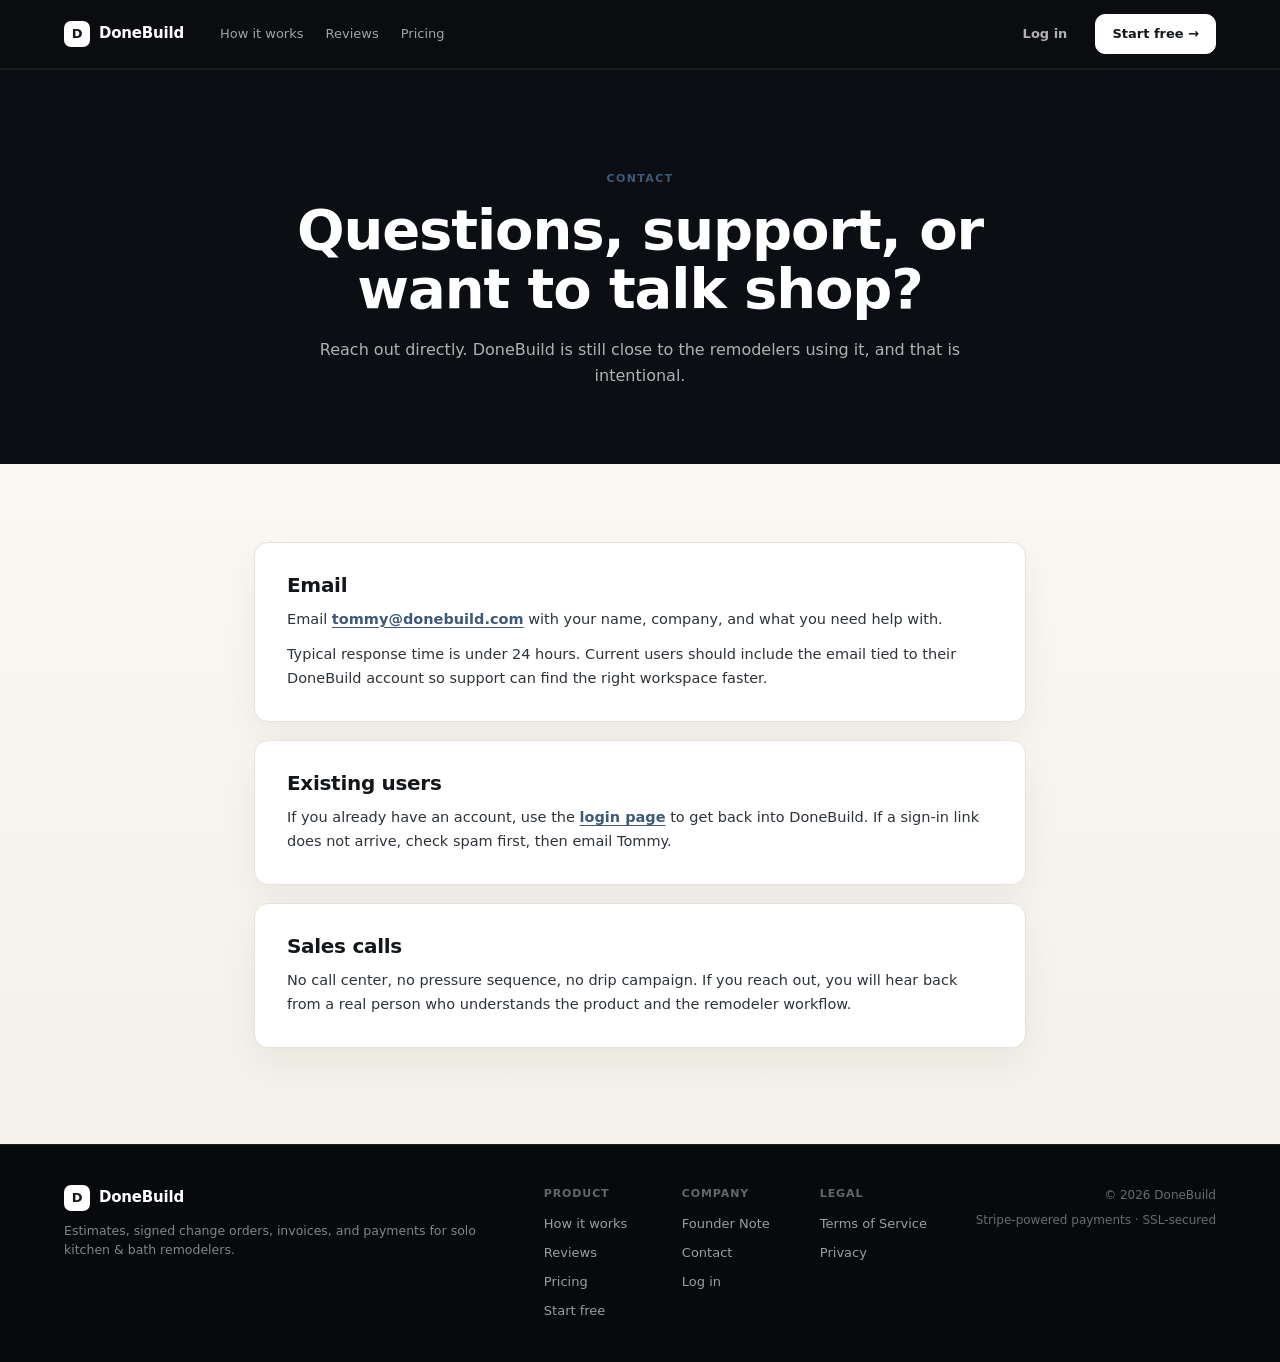
==== commit 92b7c8d6: "feat: update landing free estimate signup copy" ====
--- a/contact/index.html
+++ b/contact/index.html
@@ -21,7 +21,7 @@
       </div>
       <div class="nav-spacer"></div>
       <a href="https://app.donebuild.com/auth/sign-in?redirect_url=/dashboard" class="nav-login">Log in</a>
-      <a href="https://app.donebuild.com/subscribe?plan=pilot&channel=landing_v4" class="btn btn-primary nav-cta">Start free trial →</a>
+      <a href="https://app.donebuild.com/auth/sign-up?redirect_url=/onboarding" class="btn btn-primary nav-cta">Start free →</a>
     </div>
   </nav>
 
@@ -69,7 +69,7 @@
             <a href="/#how">How it works</a>
             <a href="/#reviews">Reviews</a>
             <a href="/#pricing">Pricing</a>
-            <a href="https://app.donebuild.com/subscribe?plan=pilot&channel=landing_v4">Start free trial</a>
+            <a href="https://app.donebuild.com/auth/sign-up?redirect_url=/onboarding">Start free</a>
           </div>
         </div>
         <div class="foot-col">
--- a/style.css
+++ b/style.css
@@ -93,7 +93,12 @@
 .tnum { font-variant-numeric: tabular-nums; }
 
 /* Container */
-.container { max-width: 1200px; margin: 0 auto; padding: 0 24px; }
+.container {
+  max-width: 1200px;
+  margin: 0 auto;
+  padding: 0 24px;
+  background: transparent;
+}
 
 /* ─── UTILITY: BUTTONS ─────────────────────────────────────────────────── */
 .btn {
@@ -2318,8 +2323,10 @@
     border-radius: 12px; padding: 12px 14px;
     font-size: 12.5px; line-height: 1.55; color: rgba(255,255,255,0.92);
     text-align: left; margin-bottom: 10px;
-    max-height: 110px; overflow: hidden;
-  }
+    max-height: 118px; overflow-y: auto;
+    scrollbar-width: none;
+  }
+  .m-transcript-card::-webkit-scrollbar { display: none; }
   .m-transcript-label {
     font-size: 9.5px; color: rgba(255,255,255,0.5);
     margin-bottom: 5px; font-weight: 700; letter-spacing: 0.5px; text-transform: uppercase;
@@ -3242,8 +3249,16 @@
 }
 
 /* Support pages for Founder Note, Contact, Terms, and Privacy. */
+#db-shell {
+  min-height: 100vh;
+  background: var(--bg-deep);
+}
+#db-shell .container,
+#db-shell .nav-inner {
+  background: transparent !important;
+}
 .support-page {
-  background: var(--page);
+  background: var(--bg-deep);
   color: var(--ink-1);
 }
 .support-page .nav {
@@ -3251,12 +3266,14 @@
 }
 .support-main {
   min-height: 70vh;
+  background: var(--bg-deep);
 }
 .support-hero {
-  padding: 92px 0 52px;
+  padding: 96px 0 74px;
   background: var(--bg-deep);
   color: #fff;
   text-align: center;
+  border-top: 1px solid rgba(255, 255, 255, 0.06);
 }
 .support-container {
   max-width: 820px !important;
@@ -3277,19 +3294,21 @@
   margin: 0 auto;
 }
 .support-section {
-  padding: 72px 0 92px;
+  padding: 78px 0 96px;
+  background: linear-gradient(180deg, #FAF8F2 0%, #F4F1EA 100%);
+  color: var(--ink-1);
 }
 .support-stack {
   display: flex;
   flex-direction: column;
-  gap: 16px;
+  gap: 18px;
 }
 .support-card {
   background: #fff;
   border: 1px solid var(--line);
   border-radius: var(--r-xl);
-  padding: 28px 30px;
-  box-shadow: 0 8px 24px rgba(40, 30, 18, 0.04);
+  padding: 30px 32px;
+  box-shadow: 0 14px 36px rgba(40, 30, 18, 0.06);
 }
 .support-card h2 {
   font-size: 20px;
@@ -3315,12 +3334,2144 @@
 }
 @media (max-width: 720px) {
   .support-hero {
-    padding: 70px 0 42px;
+    padding: 72px 0 48px;
+  }
+  .support-hero h1 {
+    font-size: 34px;
+    line-height: 1.08;
   }
   .support-section {
-    padding: 48px 0 64px;
+    padding: 52px 0 68px;
   }
   .support-card {
     padding: 22px 20px;
   }
 }
+
+/* ════════════════════════════════════════════════════════════════════════
+   HANDOFF FINALS — qualifier, pricebook, reviews, comparison, mobile hero
+   ════════════════════════════════════════════════════════════════════════ */
+
+/* ─── B: Qualifier accent bars and mirrored check/X treatment ─────────── */
+.section-qualifier .qualifier-grid {
+  gap: 20px;
+}
+.section-qualifier .qualifier-col {
+  position: relative;
+  overflow: hidden;
+  border-radius: 16px;
+  padding: 0;
+}
+.section-qualifier .qualifier-col::before {
+  content: "";
+  display: block;
+  height: 4px;
+  background: var(--ok);
+}
+.section-qualifier .qualifier-no::before {
+  background: var(--danger);
+}
+.section-qualifier .qualifier-col-head,
+.section-qualifier .qualifier-list {
+  margin-left: 32px;
+  margin-right: 32px;
+}
+.section-qualifier .qualifier-col-head {
+  display: flex;
+  align-items: center;
+  gap: 10px;
+  margin-top: 28px;
+  margin-bottom: 20px;
+  letter-spacing: 0.16em;
+}
+.section-qualifier .qualifier-col-head::before {
+  content: "✓";
+  display: inline-grid;
+  place-items: center;
+  width: 28px;
+  height: 28px;
+  border-radius: 99px;
+  background: var(--ok-bg);
+  color: var(--ok);
+  border: 1px solid var(--ok-line);
+  font-size: 14px;
+  font-weight: 800;
+  letter-spacing: 0;
+}
+.section-qualifier .qualifier-no .qualifier-col-head {
+  color: #8B1F1F;
+}
+.section-qualifier .qualifier-no .qualifier-col-head::before {
+  content: "×";
+  background: #FCE8E8;
+  color: var(--danger);
+  border-color: #F2B8B8;
+}
+.section-qualifier .qualifier-list {
+  padding-bottom: 30px;
+  gap: 14px;
+}
+.section-qualifier .qualifier-list li {
+  display: block;
+  position: relative;
+  padding-left: 30px;
+  color: var(--ink-2);
+}
+.section-qualifier .qualifier-list li::before {
+  left: 0;
+  top: 1px;
+  width: 20px;
+  height: 20px;
+}
+.section-qualifier .qualifier-list-no li::before {
+  background: #FCE8E8;
+  color: var(--danger);
+  border-color: #F2B8B8;
+}
+
+/* ─── C: Live pricebook panel ─────────────────────────────────────────── */
+.section-pricebook .pricebook-grid {
+  display: grid;
+  grid-template-columns: minmax(0, 1fr) minmax(360px, 0.92fr);
+  gap: 58px;
+  align-items: center;
+  max-width: 1080px;
+  margin: 0 auto;
+}
+.pricebook-copy .band-lede {
+  max-width: 560px;
+}
+.pricebook-trust-grid {
+  display: grid;
+  grid-template-columns: repeat(3, minmax(0, 1fr));
+  gap: 12px;
+  margin-top: 30px;
+}
+.pricebook-trust-card {
+  background: #fff;
+  border: 1px solid var(--line);
+  border-radius: 14px;
+  padding: 15px 14px;
+  box-shadow: 0 4px 14px rgba(40, 30, 18, 0.035);
+}
+.pricebook-trust-head {
+  display: flex;
+  align-items: center;
+  justify-content: space-between;
+  gap: 10px;
+  margin-bottom: 8px;
+  color: var(--ink-4);
+  font-size: 10px;
+  font-weight: 800;
+  letter-spacing: 0.08em;
+  text-transform: uppercase;
+}
+.pricebook-trust-icon {
+  color: var(--ok);
+  font-size: 14px;
+  line-height: 1;
+}
+.pricebook-trust-copy {
+  color: var(--ink-2);
+  font-size: 12px;
+  line-height: 1.35;
+  font-weight: 600;
+}
+.pricebook-panel {
+  background: #fff;
+  border: 1px solid var(--line);
+  border-radius: 18px;
+  overflow: hidden;
+  box-shadow: 0 22px 54px rgba(40, 30, 18, 0.10),
+              0 4px 14px rgba(40, 30, 18, 0.04);
+}
+.pricebook-panel-head {
+  display: flex;
+  align-items: center;
+  justify-content: space-between;
+  gap: 16px;
+  padding: 13px 20px;
+  background: var(--card-tint);
+  border-bottom: 1px solid var(--line);
+}
+.pricebook-live {
+  display: inline-flex;
+  align-items: center;
+  gap: 8px;
+  color: var(--ink-2);
+  font-size: 12px;
+  font-weight: 800;
+}
+.pricebook-live-dot {
+  width: 8px;
+  height: 8px;
+  border-radius: 99px;
+  background: var(--ok);
+  box-shadow: 0 0 0 0 rgba(29, 158, 117, 0.35);
+  animation: pricebookPulse 1.8s ease-out infinite;
+}
+.pricebook-updated {
+  color: var(--ink-4);
+  font-size: 11px;
+  font-weight: 600;
+}
+.pricebook-panel-body {
+  padding: 20px;
+}
+.pricebook-stat {
+  display: flex;
+  align-items: baseline;
+  gap: 8px;
+  margin-bottom: 16px;
+}
+.pricebook-stat-num {
+  color: var(--ink-1);
+  font-size: 32px;
+  line-height: 1;
+  font-weight: 800;
+}
+.pricebook-stat-label {
+  color: var(--ink-3);
+  font-size: 14px;
+}
+.pricebook-stat-badge {
+  margin-left: auto;
+  padding: 4px 8px;
+  border-radius: 99px;
+  background: var(--ok-bg);
+  color: var(--ok-ink);
+  font-size: 11px;
+  font-weight: 700;
+  white-space: nowrap;
+}
+.pricebook-list {
+  display: flex;
+  flex-direction: column;
+  gap: 8px;
+}
+.pricebook-item {
+  display: grid;
+  grid-template-columns: minmax(0, 1fr) auto auto;
+  align-items: center;
+  gap: 12px;
+  padding: 10px 12px;
+  border-radius: 10px;
+  background: var(--card-tint);
+}
+.pricebook-item span {
+  min-width: 0;
+  overflow: hidden;
+  text-overflow: ellipsis;
+  white-space: nowrap;
+  color: var(--ink-2);
+  font-size: 13px;
+  font-weight: 600;
+}
+.pricebook-item strong {
+  color: var(--ink-1);
+  font-size: 13px;
+}
+.pricebook-item em {
+  padding: 3px 6px;
+  border-radius: 6px;
+  background: var(--ok-bg);
+  color: var(--ok-ink);
+  font-size: 10px;
+  line-height: 1;
+  font-style: normal;
+  font-weight: 800;
+}
+.pricebook-item em.is-stable {
+  background: var(--line-soft);
+  color: var(--ink-4);
+}
+.pricebook-panel-foot {
+  display: flex;
+  align-items: center;
+  justify-content: space-between;
+  gap: 16px;
+  margin-top: 16px;
+  padding-top: 16px;
+  border-top: 1px solid var(--line);
+  font-size: 11px;
+}
+.pricebook-panel-foot span {
+  color: var(--ink-4);
+}
+.pricebook-panel-foot strong {
+  color: var(--ok);
+}
+@keyframes pricebookPulse {
+  0% { box-shadow: 0 0 0 0 rgba(29, 158, 117, 0.35); }
+  70% { box-shadow: 0 0 0 8px rgba(29, 158, 117, 0); }
+  100% { box-shadow: 0 0 0 0 rgba(29, 158, 117, 0); }
+}
+
+/* ─── D: Metric-led review cards ──────────────────────────────────────── */
+.section-reviews-v3 {
+  background: #F0EDE3;
+  color: var(--ink-1);
+}
+.section-reviews-v3 .section-head {
+  max-width: 780px;
+  margin-bottom: 48px;
+}
+.review-rating-pill {
+  display: inline-flex;
+  align-items: center;
+  gap: 8px;
+  margin-top: 20px;
+  padding: 7px 12px;
+  border-radius: 99px;
+  background: #fff;
+  border: 1px solid var(--line);
+  color: var(--ink-2);
+  font-size: 12px;
+  font-weight: 800;
+}
+.review-stars {
+  display: inline-flex;
+  color: #E5A823;
+  font-size: 12px;
+  letter-spacing: 0.06em;
+  line-height: 1;
+}
+.section-reviews-v3 .review-grid {
+  gap: 20px;
+  max-width: 1040px;
+}
+.section-reviews-v3 .review-card {
+  padding: 0;
+  overflow: hidden;
+  border-radius: 16px;
+  box-shadow: 0 12px 34px rgba(40, 30, 18, 0.07),
+              0 2px 8px rgba(40, 30, 18, 0.03);
+}
+.review-metric-head {
+  display: flex;
+  align-items: center;
+  justify-content: space-between;
+  gap: 16px;
+  padding: 20px 24px;
+  background: var(--ok-bg);
+  border-bottom: 1px solid var(--ok-line);
+}
+.review-metric {
+  color: var(--ok-ink);
+  font-size: 30px;
+  line-height: 1;
+  font-weight: 850;
+  letter-spacing: -0.03em;
+}
+.review-metric-label {
+  margin-top: 5px;
+  color: rgba(8, 80, 65, 0.72);
+  font-size: 11px;
+  line-height: 1.25;
+  font-weight: 800;
+  letter-spacing: 0.08em;
+  text-transform: uppercase;
+}
+.review-body {
+  padding: 24px;
+}
+.section-reviews-v3 .review-quote {
+  position: relative;
+  margin: 0;
+  padding-top: 24px;
+  color: var(--ink-2);
+  font-size: 14px;
+  line-height: 1.65;
+}
+.section-reviews-v3 .review-quote::before {
+  content: "“";
+  position: absolute;
+  top: -9px;
+  left: 0;
+  color: rgba(29, 158, 117, 0.25);
+  font-size: 58px;
+  line-height: 1;
+  font-weight: 850;
+}
+.section-reviews-v3 .review-author {
+  margin-top: 22px;
+  padding-top: 16px;
+  border-top: 1px solid var(--line);
+  display: flex;
+  align-items: center;
+  justify-content: space-between;
+  gap: 16px;
+}
+.section-reviews-v3 .review-author strong {
+  font-size: 14px;
+}
+.section-reviews-v3 .review-author span {
+  display: block;
+  margin-top: 2px;
+  font-size: 11px;
+  font-weight: 800;
+}
+.section-reviews-v3 .review-author em {
+  flex-shrink: 0;
+  padding: 4px 8px;
+  border-radius: 6px;
+  background: var(--line-soft);
+  color: var(--ink-3);
+  font-size: 10px;
+  line-height: 1;
+  font-style: normal;
+  font-weight: 800;
+  letter-spacing: 0.08em;
+  text-transform: uppercase;
+}
+
+/* ─── G: Honest comparison 3x2 grid ───────────────────────────────────── */
+.whynot-grid {
+  grid-template-columns: repeat(3, minmax(0, 1fr));
+  max-width: 1120px;
+  gap: 16px;
+}
+.whynot-card {
+  display: flex;
+  flex-direction: column;
+}
+.whynot-card-head {
+  align-items: flex-start;
+  gap: 16px;
+}
+.whynot-card-name {
+  flex: 1;
+  min-width: 0;
+}
+.whynot-card-tag {
+  flex-shrink: 0;
+  margin-top: 1px;
+}
+.whynot-card-body {
+  flex: 1;
+  margin-bottom: 22px;
+}
+.whynot-card-foot {
+  width: 100%;
+  min-height: 44px;
+  margin-top: auto;
+  justify-content: flex-start;
+}
+.whynot-card-tag.is-neutral {
+  background: var(--line-soft);
+  color: var(--ink-3);
+  border-color: var(--line-strong);
+}
+@media (max-width: 980px) {
+  .whynot-grid { grid-template-columns: repeat(2, minmax(0, 1fr)); }
+}
+
+@media (max-width: 760px) {
+  .section-qualifier .qualifier-col-head,
+  .section-qualifier .qualifier-list {
+    margin-left: 24px;
+    margin-right: 24px;
+  }
+  .section-qualifier .qualifier-col-head {
+    margin-top: 22px;
+  }
+  .section-qualifier .qualifier-list {
+    padding-bottom: 24px;
+  }
+  .section-pricebook .pricebook-grid {
+    grid-template-columns: 1fr;
+    gap: 32px;
+  }
+  .pricebook-trust-grid {
+    grid-template-columns: 1fr;
+  }
+  .pricebook-panel-foot {
+    align-items: flex-start;
+    flex-direction: column;
+    gap: 4px;
+  }
+  .pricebook-item {
+    grid-template-columns: minmax(0, 1fr) auto;
+  }
+  .pricebook-item em {
+    grid-column: 2;
+  }
+  .whynot-grid {
+    grid-template-columns: 1fr;
+  }
+}
+
+/* ════════════════════════════════════════════════════════════════════════
+   FINAL DOC ADDITIONS — CO thread, workflow timeline, pricing R3
+   ════════════════════════════════════════════════════════════════════════ */
+
+/* ─── CO: Change-order text thread ───────────────────────────────────── */
+.section-co-thread {
+  background: #0A0A0A;
+  color: #fff;
+  padding: 96px 0;
+}
+.co-thread-head {
+  max-width: 720px;
+}
+.co-thread-head .section-h2 {
+  color: #fff;
+}
+.co-thread-grid {
+  display: grid;
+  grid-template-columns: repeat(2, minmax(0, 1fr));
+  gap: 32px;
+  align-items: start;
+  margin-top: 48px;
+}
+.co-thread-label {
+  display: flex;
+  align-items: center;
+  gap: 9px;
+  margin-bottom: 14px;
+  font-size: 10px;
+  font-weight: 850;
+  letter-spacing: 0.2em;
+  text-transform: uppercase;
+}
+.co-thread-label span {
+  width: 8px;
+  height: 8px;
+  border-radius: 99px;
+}
+.co-thread-label.is-bad {
+  color: #F4A29C;
+}
+.co-thread-label.is-bad span {
+  background: #F4A29C;
+}
+.co-thread-label.is-good {
+  color: var(--ok);
+}
+.co-thread-label.is-good span {
+  background: var(--ok);
+  animation: pricebookPulse 1.8s ease-out infinite;
+}
+.co-phone,
+.co-done-stack {
+  max-width: 380px;
+  margin: 0 auto;
+}
+.co-phone {
+  overflow: hidden;
+  border-radius: 24px;
+  background: #0F0F0F;
+  border: 1px solid #1F1F1F;
+  box-shadow: 0 28px 70px rgba(0, 0, 0, 0.42);
+}
+.co-phone-head {
+  display: flex;
+  align-items: center;
+  gap: 12px;
+  padding: 12px 16px;
+  background: #1A1A1A;
+  border-bottom: 1px solid #1F1F1F;
+}
+.co-avatar {
+  display: inline-grid;
+  place-items: center;
+  width: 32px;
+  height: 32px;
+  border-radius: 99px;
+  background: var(--cop-ink);
+  color: #fff;
+  font-size: 11px;
+  font-weight: 850;
+}
+.co-contact {
+  color: #fff;
+  font-size: 13px;
+  font-weight: 750;
+}
+.co-role {
+  color: var(--ink-5);
+  font-size: 10px;
+}
+.co-messages {
+  padding: 20px 16px;
+  background: #0F0F0F;
+}
+.co-time {
+  margin: 10px 0;
+  text-align: center;
+  color: var(--ink-5);
+  font-size: 10px;
+}
+.co-time.is-warning {
+  color: #F4A29C;
+  padding-top: 4px;
+}
+.co-msg-row {
+  display: flex;
+  justify-content: flex-start;
+  margin: 10px 0;
+}
+.co-msg-row.is-you {
+  justify-content: flex-end;
+}
+.co-bubble {
+  max-width: 85%;
+  padding: 9px 13px;
+  border-radius: 18px;
+  color: #fff;
+  font-size: 12px;
+  line-height: 1.35;
+}
+.co-bubble.is-you {
+  border-bottom-right-radius: 5px;
+  background: #0066FF;
+}
+.co-bubble.is-them {
+  border-bottom-left-radius: 5px;
+  background: #262628;
+}
+.co-bubble.is-emoji {
+  font-size: 14px;
+}
+.co-bubble.is-dispute {
+  border: 1px solid #F4A29C;
+  font-weight: 650;
+}
+.co-bubble.is-typing {
+  display: inline-flex;
+  gap: 5px;
+  align-items: center;
+  background: #1A1A1A;
+  border: 1px dashed var(--ink-2);
+}
+.co-bubble.is-typing span {
+  width: 6px;
+  height: 6px;
+  border-radius: 99px;
+  background: var(--ink-5);
+  animation: coTyping 1s ease-in-out infinite;
+}
+.co-bubble.is-typing span:nth-child(2) {
+  animation-delay: 0.16s;
+}
+.co-bubble.is-typing span:nth-child(3) {
+  animation-delay: 0.32s;
+}
+@keyframes coTyping {
+  0%, 80%, 100% { opacity: 0.35; transform: translateY(0); }
+  40% { opacity: 1; transform: translateY(-2px); }
+}
+.co-result {
+  display: flex;
+  align-items: center;
+  gap: 12px;
+  max-width: 380px;
+  margin: 16px auto 0;
+  padding: 13px 16px;
+  border-radius: 14px;
+  background: #161616;
+}
+.co-result.is-bad {
+  border: 1px solid #F4A29C;
+}
+.co-result.is-good {
+  border: 1px solid var(--ok);
+}
+.co-result-icon {
+  display: inline-grid;
+  place-items: center;
+  width: 18px;
+  height: 18px;
+  border-radius: 99px;
+  flex-shrink: 0;
+  font-size: 13px;
+  font-weight: 850;
+}
+.co-result.is-bad .co-result-icon {
+  color: #F4A29C;
+}
+.co-result.is-good .co-result-icon {
+  color: var(--ok);
+}
+.co-result-kicker {
+  margin-bottom: 2px;
+  font-size: 11px;
+  font-weight: 850;
+  letter-spacing: 0.08em;
+  text-transform: uppercase;
+}
+.co-result.is-bad .co-result-kicker {
+  color: #F4A29C;
+}
+.co-result.is-good .co-result-kicker {
+  color: var(--ok);
+}
+.co-result-copy {
+  color: #fff;
+  font-size: 12px;
+}
+.co-done-stack {
+  display: flex;
+  flex-direction: column;
+  gap: 12px;
+}
+.co-notification {
+  display: flex;
+  align-items: flex-start;
+  gap: 12px;
+  padding: 12px;
+  border-radius: 18px;
+  background: #1A1A1A;
+  border: 1px solid var(--ink-2);
+}
+.co-notification.is-signed {
+  border-color: var(--ok);
+}
+.co-app-icon {
+  display: inline-grid;
+  place-items: center;
+  width: 32px;
+  height: 32px;
+  border-radius: 10px;
+  flex-shrink: 0;
+  background: var(--ok);
+  color: #fff;
+  font-size: 14px;
+  font-weight: 850;
+}
+.co-note-body {
+  min-width: 0;
+  flex: 1;
+}
+.co-note-meta {
+  display: flex;
+  align-items: baseline;
+  justify-content: space-between;
+  gap: 10px;
+  margin-bottom: 2px;
+}
+.co-note-meta b {
+  color: #fff;
+  font-size: 11px;
+}
+.co-note-meta span {
+  color: var(--ink-5);
+  font-size: 9px;
+}
+.co-notification.is-signed .co-note-meta span {
+  color: var(--ok);
+}
+.co-note-title {
+  color: #fff;
+  font-size: 12px;
+  line-height: 1.3;
+}
+.co-note-sub {
+  margin-top: 2px;
+  color: var(--ink-5);
+  font-size: 10px;
+}
+.co-note-sub.is-green {
+  color: var(--ok);
+}
+.co-job-total {
+  padding: 16px;
+  border-radius: 18px;
+  background: #fff;
+}
+.co-job-top {
+  display: flex;
+  align-items: center;
+  justify-content: space-between;
+  gap: 12px;
+  margin-bottom: 5px;
+}
+.co-job-top span {
+  color: var(--ink-4);
+  font-size: 10px;
+  font-weight: 850;
+  letter-spacing: 0.06em;
+  text-transform: uppercase;
+}
+.co-job-top b {
+  padding: 3px 7px;
+  border-radius: 6px;
+  background: var(--ok-bg);
+  color: var(--ok-ink);
+  font-size: 9px;
+  text-transform: uppercase;
+}
+.co-job-row {
+  display: flex;
+  align-items: baseline;
+  justify-content: space-between;
+  gap: 12px;
+}
+.co-job-row span {
+  color: var(--ink-3);
+  font-size: 11px;
+}
+.co-job-row strong {
+  color: var(--ink-1);
+  font-size: 22px;
+}
+.co-job-bar {
+  height: 4px;
+  margin-top: 8px;
+  overflow: hidden;
+  border-radius: 99px;
+  background: var(--line-soft);
+}
+.co-job-bar span {
+  display: block;
+  height: 100%;
+  width: 100%;
+  border-radius: inherit;
+  background: var(--ok);
+}
+.co-feature-row {
+  display: grid;
+  grid-template-columns: repeat(4, minmax(0, 1fr));
+  gap: 12px;
+  max-width: 920px;
+  margin: 48px auto 0;
+}
+.co-feature-row div {
+  position: relative;
+  padding-left: 22px;
+  color: var(--ink-5);
+  font-size: 12px;
+  line-height: 1.35;
+}
+.co-feature-row div::before {
+  content: "✓";
+  position: absolute;
+  left: 0;
+  top: 0;
+  color: var(--ok);
+  font-weight: 850;
+}
+.co-thread-cta {
+  margin-top: 36px;
+  text-align: center;
+}
+.section-co-thread .btn-primary {
+  background: #fff;
+  color: var(--ink-1);
+  box-shadow: 0 12px 28px rgba(0, 0, 0, 0.25);
+}
+
+/* ─── E: Walk-through to deposit ─────────────────────────────────────── */
+.section-workflow {
+  background: var(--page);
+  color: var(--ink-1);
+}
+.workflow-card {
+  position: relative;
+  overflow: hidden;
+  padding: 36px;
+  border: 1px solid var(--line);
+  border-radius: 24px;
+  background: #fff;
+  box-shadow: 0 14px 36px rgba(40, 30, 18, 0.06);
+}
+.workflow-grid {
+  position: relative;
+  display: grid;
+  grid-template-columns: repeat(3, minmax(0, 1fr));
+  gap: 20px;
+}
+.workflow-line {
+  position: absolute;
+  top: 22px;
+  left: 16.66%;
+  right: 16.66%;
+  height: 2px;
+  background: linear-gradient(to right, var(--ok-line), var(--ok));
+}
+.workflow-step {
+  position: relative;
+  text-align: center;
+  z-index: 1;
+}
+.workflow-icon {
+  display: inline-grid;
+  place-items: center;
+  width: 44px;
+  height: 44px;
+  margin: 0 auto 16px;
+  border-radius: 99px;
+  background: var(--ok);
+  color: #fff;
+  box-shadow: 0 0 0 5px var(--ok-bg);
+  font-size: 18px;
+  font-weight: 850;
+}
+.workflow-time {
+  margin-bottom: 6px;
+  color: var(--ok);
+  font-size: 10px;
+  font-weight: 850;
+  letter-spacing: 0.15em;
+  text-transform: uppercase;
+}
+.workflow-step h3 {
+  margin: 0 0 8px;
+  color: var(--ink-1);
+  font-size: 16px;
+  line-height: 1.2;
+}
+.workflow-step p {
+  max-width: 250px;
+  min-height: 54px;
+  margin: 0 auto;
+  color: var(--ink-3);
+  font-size: 12px;
+  line-height: 1.5;
+}
+.workflow-mini {
+  max-width: 220px;
+  min-height: 86px;
+  margin: 14px auto 0;
+  padding: 12px;
+  border: 1px solid var(--line);
+  border-radius: 12px;
+  background: var(--card-tint);
+  text-align: left;
+}
+.workflow-mini-head {
+  display: flex;
+  align-items: center;
+  gap: 7px;
+  margin-bottom: 8px;
+}
+.workflow-mini-head b,
+.workflow-mini-head em {
+  color: var(--ink-3);
+  font-size: 9px;
+  font-style: normal;
+  font-weight: 800;
+  letter-spacing: 0.06em;
+  text-transform: uppercase;
+}
+.workflow-mini-head em {
+  margin-left: auto;
+  color: var(--ink-4);
+}
+.record-dot {
+  width: 7px;
+  height: 7px;
+  border-radius: 99px;
+  background: var(--danger);
+  animation: pricebookPulse 1.8s ease-out infinite;
+}
+.workflow-mini-copy {
+  color: var(--ink-2);
+  font-size: 10px;
+  line-height: 1.35;
+}
+.workflow-est-label,
+.workflow-deposit-label {
+  margin-bottom: 3px;
+  color: var(--ink-4);
+  font-size: 9px;
+  font-weight: 750;
+}
+.workflow-est-title {
+  margin-bottom: 8px;
+  color: var(--ink-1);
+  font-size: 11px;
+  font-weight: 850;
+}
+.workflow-est-row,
+.workflow-deposit-row {
+  display: flex;
+  align-items: baseline;
+  justify-content: space-between;
+  gap: 10px;
+}
+.workflow-est-row strong {
+  color: var(--ink-1);
+  font-size: 12px;
+}
+.workflow-est-row span {
+  padding: 3px 7px;
+  border-radius: 6px;
+  background: var(--ok-bg);
+  color: var(--ok-ink);
+  font-size: 9px;
+  font-weight: 850;
+  text-transform: uppercase;
+}
+.workflow-mini.is-dark {
+  border-color: transparent;
+  background: var(--ink-1);
+}
+.workflow-mini.is-dark .workflow-deposit-label {
+  color: var(--ink-5);
+}
+.workflow-deposit-row strong {
+  color: #fff;
+  font-size: 14px;
+}
+.workflow-deposit-row span {
+  color: var(--ok);
+  font-size: 9px;
+  font-weight: 750;
+}
+.workflow-deposit-bar {
+  height: 4px;
+  margin-top: 9px;
+  overflow: hidden;
+  border-radius: 99px;
+  background: var(--ink-2);
+}
+.workflow-deposit-bar span {
+  display: block;
+  width: 100%;
+  height: 100%;
+  background: var(--ok);
+}
+.workflow-strip {
+  display: flex;
+  align-items: center;
+  justify-content: space-around;
+  flex-wrap: wrap;
+  gap: 12px 20px;
+  margin-top: 20px;
+  padding: 16px 24px;
+  border-radius: 18px;
+  background: var(--ink-1);
+}
+.workflow-strip div {
+  display: inline-flex;
+  align-items: center;
+  gap: 9px;
+  color: #fff;
+  font-size: 12px;
+}
+.workflow-strip span {
+  color: var(--ok);
+  font-weight: 850;
+}
+.workflow-strip b {
+  font-weight: 850;
+}
+.workflow-strip i {
+  display: block;
+  width: 1px;
+  height: 22px;
+  background: var(--ink-2);
+}
+
+/* ─── F: Pricing final ───────────────────────────────────────────────── */
+.pricing-final .section-head {
+  margin-bottom: 32px;
+}
+.pricing-meter {
+  display: flex;
+  align-items: center;
+  gap: 22px;
+  max-width: 920px;
+  margin: 0 auto 16px;
+  padding: 16px 24px;
+  border-radius: 18px;
+  background: var(--ink-1);
+  color: #fff;
+}
+.pricing-meter-kicker {
+  display: inline-flex;
+  align-items: center;
+  gap: 9px;
+  color: var(--ok);
+  font-size: 10px;
+  font-weight: 850;
+  letter-spacing: 0.18em;
+  text-transform: uppercase;
+  white-space: nowrap;
+}
+.pricing-meter-kicker span {
+  width: 8px;
+  height: 8px;
+  border-radius: 99px;
+  background: var(--ok);
+  animation: pricebookPulse 1.8s ease-out infinite;
+}
+.pricing-meter-main {
+  flex: 1;
+  min-width: 160px;
+}
+.pricing-meter-meta {
+  display: flex;
+  align-items: baseline;
+  justify-content: space-between;
+  gap: 12px;
+  margin-bottom: 6px;
+  font-size: 11px;
+}
+.pricing-meter-meta span {
+  color: var(--ink-5);
+}
+.pricing-meter-meta b {
+  color: #fff;
+}
+.pricing-meter-track {
+  height: 6px;
+  overflow: hidden;
+  border-radius: 99px;
+  background: var(--ink-2);
+}
+.pricing-meter-track span {
+  display: block;
+  width: 42%;
+  height: 100%;
+  border-radius: inherit;
+  background: var(--ok);
+}
+.pricing-meter-value {
+  text-align: right;
+  white-space: nowrap;
+}
+.pricing-meter-value span {
+  display: block;
+  color: var(--ink-5);
+  font-size: 10px;
+  font-weight: 850;
+  letter-spacing: 0.08em;
+  text-transform: uppercase;
+}
+.pricing-meter-value b {
+  display: block;
+  color: #fff;
+  font-size: 13px;
+}
+.pricing-final-card {
+  max-width: 920px;
+  margin: 0 auto;
+  overflow: hidden;
+  border: 1px solid var(--line);
+  border-radius: 24px;
+  background: #fff;
+  box-shadow: 0 22px 54px rgba(40, 30, 18, 0.10),
+              0 4px 14px rgba(40, 30, 18, 0.04);
+}
+.pricing-final-card {
+  display: grid;
+  grid-template-columns: repeat(2, minmax(0, 1fr));
+}
+.pricing-plan {
+  position: relative;
+  padding: 36px;
+  border-right: 1px solid var(--line);
+}
+.pricing-plan-badge {
+  position: absolute;
+  top: 22px;
+  right: 22px;
+  padding: 5px 10px;
+  border-radius: 99px;
+  background: var(--ok);
+  color: #fff;
+  font-size: 10px;
+  font-weight: 850;
+  letter-spacing: 0.08em;
+  text-transform: uppercase;
+}
+.pricing-plan h3 {
+  margin: 0 0 4px;
+  color: var(--ink-1);
+  font-size: 22px;
+}
+.pricing-plan-sub {
+  max-width: 310px;
+  margin: 0 0 26px;
+  color: var(--ink-3);
+  font-size: 12px;
+}
+.pricing-price-row {
+  display: flex;
+  align-items: baseline;
+  gap: 6px;
+}
+.pricing-big-price {
+  color: var(--ink-1);
+  font-size: clamp(52px, 6vw, 64px);
+  line-height: 0.95;
+  font-weight: 850;
+  letter-spacing: -0.06em;
+}
+.pricing-per {
+  color: var(--ink-3);
+  font-size: 16px;
+  font-weight: 650;
+}
+.pricing-save-row {
+  display: flex;
+  align-items: center;
+  gap: 9px;
+  flex-wrap: wrap;
+  margin-top: 8px;
+  margin-bottom: 24px;
+}
+.pricing-save-row span {
+  color: var(--ink-4);
+  font-size: 12px;
+  text-decoration: none;
+}
+.pricing-save-row .pricing-save-note {
+  color: var(--ink-3);
+  font-size: 12px;
+  font-style: normal;
+}
+.pricing-save-row b {
+  padding: 3px 8px;
+  border-radius: 7px;
+  background: var(--ok-bg);
+  color: var(--ok-ink);
+  font-size: 10px;
+  letter-spacing: 0.06em;
+  text-transform: uppercase;
+}
+.pricing-final-features {
+  display: flex;
+  flex-direction: column;
+  gap: 10px;
+  margin-bottom: 28px;
+}
+.pricing-final-features li {
+  position: relative;
+  padding-left: 24px;
+  color: var(--ink-2);
+  font-size: 13px;
+}
+.pricing-final-features li::before {
+  content: "✓";
+  position: absolute;
+  left: 0;
+  top: -1px;
+  color: var(--ok);
+  font-weight: 850;
+}
+.pricing-trial-note {
+  margin-top: 12px;
+  color: var(--ink-4);
+  text-align: center;
+  font-size: 11px;
+}
+.pricing-proof {
+  padding: 36px;
+  background: var(--card-tint);
+}
+.pricing-proof-kicker {
+  margin-bottom: 14px;
+  color: var(--ok);
+  font-size: 10px;
+  font-weight: 850;
+  letter-spacing: 0.18em;
+  text-transform: uppercase;
+}
+.pricing-roi-stack {
+  display: flex;
+  flex-direction: column;
+  gap: 10px;
+}
+.pricing-roi-row {
+  display: flex;
+  align-items: center;
+  gap: 12px;
+  padding: 14px;
+  border: 1px solid var(--line);
+  border-radius: 14px;
+  background: #fff;
+}
+.pricing-roi-icon {
+  display: inline-grid;
+  place-items: center;
+  width: 32px;
+  height: 32px;
+  border-radius: 10px;
+  flex-shrink: 0;
+  background: var(--ok-bg);
+  color: var(--ok);
+  font-weight: 850;
+}
+.pricing-roi-row div {
+  min-width: 0;
+  flex: 1;
+}
+.pricing-roi-row div b {
+  display: block;
+  color: var(--ink-1);
+  font-size: 12px;
+}
+.pricing-roi-row div em {
+  display: block;
+  margin-top: 2px;
+  color: var(--ink-3);
+  font-size: 11px;
+  font-style: normal;
+}
+.pricing-roi-row > strong {
+  color: var(--ok-ink);
+  text-align: right;
+  font-size: 14px;
+  line-height: 1.1;
+  white-space: nowrap;
+}
+.pricing-roi-row > strong small {
+  display: block;
+  margin-top: 3px;
+  color: var(--ink-4);
+  font-size: 9px;
+  font-weight: 500;
+}
+.pricing-testimonial {
+  margin-top: 20px;
+  padding: 16px;
+  border: 1px solid var(--line);
+  border-radius: 14px;
+  background: #fff;
+}
+.pricing-testimonial-head {
+  display: flex;
+  align-items: baseline;
+  justify-content: space-between;
+  gap: 12px;
+  margin-bottom: 7px;
+}
+.pricing-testimonial-head strong {
+  color: var(--ok-ink);
+  font-size: 28px;
+  line-height: 1;
+}
+.pricing-testimonial-kicker {
+  margin-bottom: 10px;
+  color: rgba(8, 80, 65, 0.72);
+  font-size: 10px;
+  font-weight: 850;
+  letter-spacing: 0.08em;
+  text-transform: uppercase;
+}
+.pricing-testimonial p {
+  margin: 0;
+  color: var(--ink-2);
+  font-size: 12px;
+  font-style: italic;
+  line-height: 1.55;
+}
+.pricing-testimonial p b {
+  color: var(--ink-1);
+  font-style: normal;
+}
+.pricing-testimonial > div:last-child {
+  margin-top: 10px;
+  color: var(--ink-3);
+  font-size: 11px;
+  font-weight: 850;
+}
+.pricing-final-disclaimer {
+  max-width: 680px;
+  margin: 22px auto 0;
+  color: var(--ink-4);
+  text-align: center;
+  font-size: 12px;
+}
+.pricing-final-disclaimer b {
+  color: var(--ink-3);
+}
+
+@media (max-width: 900px) {
+  .co-thread-grid,
+  .workflow-grid,
+  .pricing-final-card {
+    grid-template-columns: 1fr;
+  }
+  .workflow-line {
+    display: none;
+  }
+  .workflow-card,
+  .pricing-plan,
+  .pricing-proof {
+    padding: 24px;
+  }
+  .workflow-step p {
+    min-height: 0;
+  }
+  .pricing-plan {
+    border-right: none;
+    border-bottom: 1px solid var(--line);
+  }
+  .pricing-meter {
+    align-items: stretch;
+    flex-direction: column;
+    gap: 14px;
+  }
+  .pricing-meter-value {
+    text-align: left;
+  }
+}
+
+@media (max-width: 760px) {
+  .section-co-thread {
+    padding: 72px 0;
+  }
+  .co-feature-row {
+    grid-template-columns: 1fr;
+    max-width: 380px;
+  }
+  .co-thread-cta {
+    display: flex;
+    justify-content: center;
+  }
+  .workflow-strip {
+    align-items: flex-start;
+    flex-direction: column;
+  }
+  .workflow-strip i {
+    display: none;
+  }
+  .pricing-plan-badge {
+    position: static;
+    display: inline-flex;
+    margin-bottom: 16px;
+  }
+  .pricing-roi-row {
+    align-items: flex-start;
+  }
+}
+
+/* ════════════════════════════════════════════════════════════════════════
+   R8 UPDATES - Hero I1, highlighter qualifier, CO phone proof
+   ════════════════════════════════════════════════════════════════════════ */
+
+/* Hero I1 copy */
+.hero-h1 {
+  max-width: 960px;
+  margin-bottom: 24px;
+  font-size: clamp(36px, 5.5vw, 60px);
+  line-height: 1.08;
+  letter-spacing: -0.02em;
+}
+.hero-h1 .dim {
+  margin-top: 24px;
+  max-width: 720px;
+  font-size: 17px;
+  font-weight: 500;
+  line-height: 1.55;
+  letter-spacing: 0;
+  color: var(--ink-5);
+}
+.hero-sub.is-empty,
+.m-hero-sub.is-empty {
+  display: none;
+}
+
+@media (max-width: 720px) {
+  .hero-h1 {
+    font-size: clamp(32px, 9vw, 44px);
+    line-height: 1.08;
+  }
+  .hero-h1 .dim {
+    font-size: 15px;
+    line-height: 1.5;
+  }
+}
+
+@media (max-width: 900px) {
+  .m-hero-h1 {
+    font-size: clamp(30px, 8.6vw, 42px);
+    line-height: 1.08;
+  }
+  .m-hero-h1 .m-dim {
+    font-size: 0.42em;
+    line-height: 1.5;
+  }
+}
+
+/* Qualifier B-D */
+.section-qualifier-bd {
+  padding: 80px 0;
+  background: var(--page);
+}
+.section-qualifier-bd .container {
+  max-width: 896px;
+}
+.qualifier-bd-head {
+  margin: 0 auto 40px;
+  text-align: center;
+}
+.qualifier-bd-head .kicker {
+  margin-bottom: 16px;
+  color: var(--ok);
+}
+.qualifier-bd-head .section-h2 {
+  max-width: 896px;
+  margin: 0 auto;
+  font-size: clamp(28px, 5vw, 48px);
+  font-weight: 700;
+  line-height: 1.25;
+  letter-spacing: -0.02em;
+  color: var(--ink-1);
+}
+.qualifier-bd-lede {
+  max-width: 672px;
+  margin: 28px auto 0;
+  font-size: 16px;
+  line-height: 1.6;
+  color: var(--ink-3);
+}
+.qualifier-bd-mark {
+  position: relative;
+  display: inline-block;
+  white-space: nowrap;
+}
+.qualifier-bd-mark > span {
+  position: relative;
+  z-index: 1;
+}
+.qualifier-bd-mark::after {
+  content: "";
+  position: absolute;
+  left: 0;
+  right: 0;
+  z-index: 0;
+  pointer-events: none;
+}
+.qualifier-bd-mark-green {
+  margin-top: 2px;
+}
+.qualifier-bd-mark-green::after {
+  bottom: 0.05em;
+  height: 0.4em;
+  background: #9FE1CB;
+  opacity: 0.6;
+  transform: skewX(-2deg);
+}
+.qualifier-bd-mark-yellow > span {
+  color: var(--ink-1);
+  font-weight: 600;
+}
+.qualifier-bd-mark-yellow::after {
+  bottom: 0;
+  height: 0.45em;
+  background: #FFE066;
+  opacity: 0.7;
+}
+.qualifier-bd-strips {
+  display: grid;
+  grid-template-columns: repeat(auto-fit, minmax(280px, 1fr));
+  gap: 12px;
+  margin-top: 40px;
+}
+.qualifier-bd-strip {
+  display: flex;
+  align-items: flex-start;
+  gap: 12px;
+  min-width: 0;
+  padding: 16px 20px;
+  border: 1px solid var(--line);
+  border-radius: 12px;
+  background: #fff;
+}
+.qualifier-bd-icon {
+  display: inline-grid;
+  place-items: center;
+  width: 28px;
+  height: 28px;
+  flex-shrink: 0;
+  margin-top: 2px;
+  border-radius: 99px;
+}
+.qualifier-bd-icon.is-yes {
+  background: var(--ok-bg);
+  color: var(--ok);
+}
+.qualifier-bd-icon.is-no {
+  background: #FCE8E8;
+  color: var(--danger);
+}
+.qualifier-bd-label {
+  margin-bottom: 6px;
+  font-size: 10px;
+  font-weight: 700;
+  letter-spacing: 0.15em;
+  text-transform: uppercase;
+}
+.qualifier-bd-label.is-yes {
+  color: var(--ok-ink);
+}
+.qualifier-bd-label.is-no {
+  color: #8B1F1F;
+}
+.qualifier-bd-copy {
+  font-size: 12px;
+  line-height: 1.45;
+  color: var(--ink-2);
+}
+
+@media (max-width: 760px) {
+  .section-qualifier-bd {
+    padding: 64px 0;
+  }
+  .qualifier-bd-head {
+    margin-bottom: 30px;
+  }
+  .qualifier-bd-head .section-h2 {
+    max-width: 345px;
+    font-size: clamp(28px, 9vw, 38px);
+    line-height: 1.13;
+  }
+  .qualifier-bd-lede {
+    max-width: 320px;
+    font-size: 15px;
+    text-align: center;
+  }
+  .qualifier-bd-mark-green {
+    display: block;
+    max-width: 100%;
+    margin: 3px auto 0;
+    white-space: normal;
+  }
+  .qualifier-bd-mark-green::after {
+    display: none;
+  }
+  .qualifier-bd-mark-green > span {
+    background: linear-gradient(transparent 58%, rgba(159, 225, 203, 0.66) 58%);
+    -webkit-box-decoration-break: clone;
+    box-decoration-break: clone;
+    padding: 0 0.02em;
+  }
+  .qualifier-bd-strip {
+    padding: 16px 18px;
+  }
+}
+
+/* Change-order phone proof */
+.section-co-thread-r7 {
+  padding: 80px 0;
+  background: #0A0A0A;
+  color: #fff;
+}
+.co-r7-container {
+  max-width: 1152px;
+}
+.co-r7-head {
+  max-width: 650px;
+  margin-bottom: 40px;
+}
+.co-r7-head .kicker {
+  color: var(--ok);
+}
+.co-r7-head .section-h2 {
+  color: #fff;
+  font-size: clamp(38px, 5vw, 58px);
+  font-weight: 800;
+  line-height: 1.08;
+  letter-spacing: -0.03em;
+}
+.co-r7-grid {
+  display: grid;
+  grid-template-columns: minmax(0, 1fr) minmax(0, 1fr);
+  gap: 40px;
+  align-items: start;
+}
+.co-r7-label {
+  display: flex;
+  align-items: center;
+  gap: 8px;
+  margin-bottom: 16px;
+  font-size: 10px;
+  font-weight: 800;
+  letter-spacing: 0.2em;
+  text-transform: uppercase;
+}
+.co-r7-label span {
+  width: 8px;
+  height: 8px;
+  border-radius: 99px;
+}
+.co-r7-label.is-bad {
+  color: #F4A29C;
+}
+.co-r7-label.is-bad span {
+  background: #F4A29C;
+}
+.co-r7-label.is-good {
+  color: var(--ok);
+}
+.co-r7-label.is-good span {
+  background: var(--ok);
+  animation: pricebookPulse 1.8s ease-out infinite;
+}
+.co-r7-phone-shell {
+  position: relative;
+  width: 300px;
+  max-width: 100%;
+  height: 620px;
+  margin: 0 auto;
+  padding: 7px;
+  border-radius: 42px;
+  background: #1D1D1F;
+  box-shadow: 0 30px 60px -15px rgba(0, 0, 0, 0.65), inset 0 0 0 1.5px #2A2A2A;
+}
+.co-r7-phone-inner {
+  height: 100%;
+  overflow: hidden;
+  border-radius: 36px;
+  background: #000;
+  display: flex;
+  flex-direction: column;
+}
+.co-r7-status {
+  position: relative;
+  z-index: 1;
+  display: flex;
+  align-items: flex-end;
+  justify-content: space-between;
+  height: 38px;
+  padding: 0 22px 6px;
+  color: #fff;
+  font-size: 13px;
+  font-weight: 700;
+  letter-spacing: -0.02em;
+}
+.co-r7-status::before {
+  content: "";
+  position: absolute;
+  top: 8px;
+  left: 50%;
+  width: 95px;
+  height: 26px;
+  border-radius: 99px;
+  background: #000;
+  transform: translateX(-50%);
+}
+.co-r7-status-icons {
+  display: flex;
+  align-items: center;
+  gap: 7px;
+}
+.co-r7-bars {
+  width: 16px;
+  height: 11px;
+  background: linear-gradient(to top, #fff 0 100%) 0 7px / 3px 4px no-repeat,
+              linear-gradient(to top, #fff 0 100%) 4px 5px / 3px 6px no-repeat,
+              linear-gradient(to top, #fff 0 100%) 8px 3px / 3px 8px no-repeat,
+              linear-gradient(to top, #fff 0 100%) 12px 0 / 3px 11px no-repeat;
+}
+.co-r7-battery {
+  position: relative;
+  display: block;
+  width: 24px;
+  height: 11px;
+  padding: 1.5px;
+  border: 1px solid rgba(255, 255, 255, 0.48);
+  border-radius: 3px;
+}
+.co-r7-battery::after {
+  content: "";
+  position: absolute;
+  right: -3px;
+  top: 3px;
+  width: 2px;
+  height: 4px;
+  border-radius: 0 1px 1px 0;
+  background: rgba(255, 255, 255, 0.48);
+}
+.co-r7-battery span {
+  display: block;
+  width: 82%;
+  height: 100%;
+  border-radius: 1.5px;
+  background: #fff;
+}
+.co-r7-contact-head {
+  display: flex;
+  flex-direction: column;
+  align-items: center;
+  flex-shrink: 0;
+  padding: 6px 16px 10px;
+  border-bottom: 0.5px solid rgba(255, 255, 255, 0.08);
+  background: #000;
+}
+.co-r7-avatar {
+  display: inline-grid;
+  place-items: center;
+  width: 42px;
+  height: 42px;
+  margin-bottom: 3px;
+  border-radius: 99px;
+  background: linear-gradient(135deg, #5A7A95, #3D5A7A);
+  color: #fff;
+  font-size: 13px;
+  font-weight: 700;
+}
+.co-r7-contact {
+  color: #fff;
+  font-size: 13px;
+}
+.co-r7-contact span {
+  color: #48484A;
+}
+.co-r7-thread {
+  flex: 1;
+  overflow: hidden;
+  padding: 8px 12px 0;
+  background: #000;
+}
+.co-r7-time {
+  padding: 6px 0;
+  text-align: center;
+  color: #8E8E93;
+  font-size: 10px;
+}
+.co-r7-time.is-warning {
+  color: #F4A29C;
+  font-weight: 700;
+}
+.co-r7-row {
+  display: flex;
+  justify-content: flex-start;
+  margin-bottom: 4px;
+}
+.co-r7-row.is-sent {
+  justify-content: flex-end;
+}
+.co-r7-bubble {
+  max-width: 78%;
+  padding: 6px 12px;
+  border-radius: 18px 18px 18px 4px;
+  background: #26252A;
+  color: #fff;
+  font-size: 12px;
+  line-height: 1.25;
+}
+.co-r7-bubble.is-sent {
+  border-radius: 18px 18px 4px 18px;
+  background: #0A84FF;
+}
+.co-r7-bubble.is-emoji {
+  font-size: 18px;
+}
+.co-r7-bubble.is-dispute {
+  border: 0.5px solid #F4A29C;
+  font-weight: 600;
+}
+.co-r7-typing-row {
+  max-height: 0;
+  margin-bottom: 0;
+  overflow: hidden;
+  opacity: 0;
+  transition: max-height 180ms ease, margin-bottom 180ms ease, opacity 180ms ease;
+}
+.co-r7-typing-row.is-visible {
+  max-height: 42px;
+  margin-bottom: 4px;
+  opacity: 1;
+}
+.co-r7-typing-bubble {
+  display: inline-flex;
+  align-items: center;
+  gap: 4px;
+  padding: 10px 14px;
+  border-radius: 18px 18px 4px 18px;
+  background: #26252A;
+}
+.co-r7-typing-bubble span {
+  width: 6px;
+  height: 6px;
+  border-radius: 99px;
+  background: #8E8E93;
+  animation: coR7TypingDot 1.4s infinite ease-in-out;
+}
+.co-r7-typing-bubble span:nth-child(2) {
+  animation-delay: 0.18s;
+}
+.co-r7-typing-bubble span:nth-child(3) {
+  animation-delay: 0.36s;
+}
+.co-r7-input-bar {
+  display: flex;
+  align-items: flex-end;
+  gap: 8px;
+  flex-shrink: 0;
+  padding: 10px 12px;
+  border-top: 0.5px solid rgba(255, 255, 255, 0.08);
+  background: #000;
+}
+.co-r7-plus,
+.co-r7-send {
+  display: inline-grid;
+  place-items: center;
+  width: 28px;
+  height: 28px;
+  flex-shrink: 0;
+  border-radius: 99px;
+  font-size: 18px;
+  font-weight: 500;
+}
+.co-r7-plus {
+  background: #1C1C1E;
+  color: #8E8E93;
+}
+.co-r7-send {
+  background: #0A84FF;
+  color: #fff;
+  font-size: 15px;
+}
+.co-r7-input-copy {
+  position: relative;
+  flex: 1;
+  min-height: 50px;
+  padding: 7px 12px;
+  overflow: hidden;
+  border: 0.5px solid rgba(255, 255, 255, 0.28);
+  border-radius: 14px;
+  color: #fff;
+  font-size: 12px;
+  font-weight: 650;
+  line-height: 1.22;
+}
+.co-r7-input-copy.is-rage {
+  border-color: rgba(255, 255, 255, 0.35);
+}
+.co-r7-input-copy.is-calm {
+  font-weight: 500;
+}
+.co-r7-draft-text {
+  white-space: normal;
+  overflow-wrap: anywhere;
+}
+.co-r7-draft-cursor {
+  display: inline-block;
+  width: 1.5px;
+  height: 13px;
+  margin-left: 2px;
+  background: #fff;
+  vertical-align: -2px;
+  animation: coR7Blink 1s steps(1) infinite;
+}
+.co-r7-home {
+  width: 110px;
+  height: 4px;
+  flex-shrink: 0;
+  margin: 4px auto 6px;
+  border-radius: 99px;
+  background: #fff;
+}
+@keyframes coR7Blink {
+  0%, 50% { opacity: 1; }
+  51%, 100% { opacity: 0; }
+}
+@keyframes coR7TypingDot {
+  0%, 60%, 100% {
+    opacity: 0.3;
+    transform: scale(0.85);
+  }
+  30% {
+    opacity: 1;
+    transform: scale(1);
+  }
+}
+.co-r7-result {
+  display: flex;
+  align-items: flex-start;
+  gap: 12px;
+  max-width: 360px;
+  margin: 20px auto 0;
+  padding: 12px 16px;
+  border-radius: 12px;
+  background: #161616;
+}
+.co-r7-result.is-bad {
+  border: 1px solid #F4A29C;
+}
+.co-r7-result.is-final {
+  box-shadow: 0 0 0 1px rgba(244, 162, 156, 0.12),
+              0 18px 42px rgba(0, 0, 0, 0.22);
+}
+.co-r7-result.is-good {
+  max-width: 380px;
+  border: 1px solid var(--ok);
+}
+.co-r7-result-icon {
+  color: currentColor;
+  font-size: 14px;
+  font-weight: 900;
+  line-height: 1.2;
+}
+.co-r7-result.is-bad .co-r7-result-icon,
+.co-r7-result.is-bad .co-r7-result-kicker {
+  color: #F4A29C;
+}
+.co-r7-result.is-good .co-r7-result-icon,
+.co-r7-result.is-good .co-r7-result-kicker {
+  color: var(--ok);
+}
+.co-r7-result-kicker {
+  margin-bottom: 2px;
+  font-size: 11px;
+  font-weight: 800;
+  letter-spacing: 0.1em;
+  text-transform: uppercase;
+}
+.co-r7-result-copy {
+  color: #fff;
+  font-size: 12px;
+  line-height: 1.45;
+}
+.co-r7-stack {
+  display: flex;
+  flex-direction: column;
+  gap: 12px;
+  max-width: 380px;
+  margin: 0 auto 16px;
+}
+.co-r7-note {
+  display: flex;
+  align-items: flex-start;
+  gap: 12px;
+  padding: 12px;
+  border: 1px solid #2D3338;
+  border-radius: 16px;
+  background: #1A1A1A;
+}
+.co-r7-note.is-signed {
+  border-color: var(--ok);
+}
+.co-r7-app-icon {
+  display: inline-grid;
+  place-items: center;
+  width: 32px;
+  height: 32px;
+  flex-shrink: 0;
+  border-radius: 8px;
+  background: var(--ok);
+  color: #fff;
+  font-size: 14px;
+  font-weight: 850;
+}
+.co-r7-note-body {
+  flex: 1;
+  min-width: 0;
+}
+.co-r7-note-meta {
+  display: flex;
+  justify-content: space-between;
+  gap: 12px;
+  margin-bottom: 2px;
+}
+.co-r7-note-meta b {
+  color: #fff;
+  font-size: 11px;
+}
+.co-r7-note-meta span {
+  color: var(--ink-5);
+  font-size: 9px;
+}
+.co-r7-note.is-signed .co-r7-note-meta span,
+.co-r7-note-sub.is-green {
+  color: var(--ok);
+}
+.co-r7-note-title {
+  color: #fff;
+  font-size: 12px;
+  line-height: 1.3;
+}
+.co-r7-note-sub {
+  margin-top: 2px;
+  color: var(--ink-5);
+  font-size: 10px;
+}
+.co-r7-job-total {
+  padding: 16px;
+  border-radius: 16px;
+  background: #fff;
+}
+.co-r7-job-top,
+.co-r7-job-row {
+  display: flex;
+  align-items: baseline;
+  justify-content: space-between;
+  gap: 12px;
+}
+.co-r7-job-top {
+  margin-bottom: 4px;
+}
+.co-r7-job-top span {
+  color: var(--ink-4);
+  font-size: 10px;
+  font-weight: 800;
+  letter-spacing: 0.1em;
+  text-transform: uppercase;
+}
+.co-r7-job-top b {
+  padding: 2px 8px;
+  border-radius: 4px;
+  background: var(--ok-bg);
+  color: var(--ok-ink);
+  font-size: 9px;
+  text-transform: uppercase;
+}
+.co-r7-job-row span {
+  color: var(--ink-3);
+  font-size: 11px;
+}
+.co-r7-job-row strong {
+  color: var(--ink-1);
+  font-size: 20px;
+}
+.co-r7-job-bar {
+  height: 4px;
+  margin-top: 8px;
+  overflow: hidden;
+  border-radius: 99px;
+  background: var(--line-soft);
+}
+.co-r7-job-bar span {
+  display: block;
+  width: 100%;
+  height: 100%;
+  border-radius: inherit;
+  background: var(--ok);
+}
+
+@media (max-width: 920px) {
+  .co-r7-grid {
+    grid-template-columns: 1fr;
+    gap: 36px;
+  }
+  .co-r7-head {
+    margin-left: auto;
+    margin-right: auto;
+    text-align: center;
+  }
+}
+
+@media (max-width: 520px) {
+  .section-co-thread-r7 {
+    padding: 64px 0;
+  }
+  .co-r7-phone-shell {
+    width: min(300px, 100%);
+    height: 600px;
+  }
+  .co-r7-bubble {
+    font-size: 11.5px;
+  }
+  .co-r7-input-copy {
+    font-size: 11.5px;
+  }
+}
+
+@media (prefers-reduced-motion: reduce) {
+  .co-r7-draft-cursor,
+  .co-r7-typing-bubble span,
+  .co-r7-label.is-good span {
+    animation: none;
+  }
+  .co-r7-typing-row,
+  .co-r7-draft-cursor {
+    display: none;
+  }
+}
